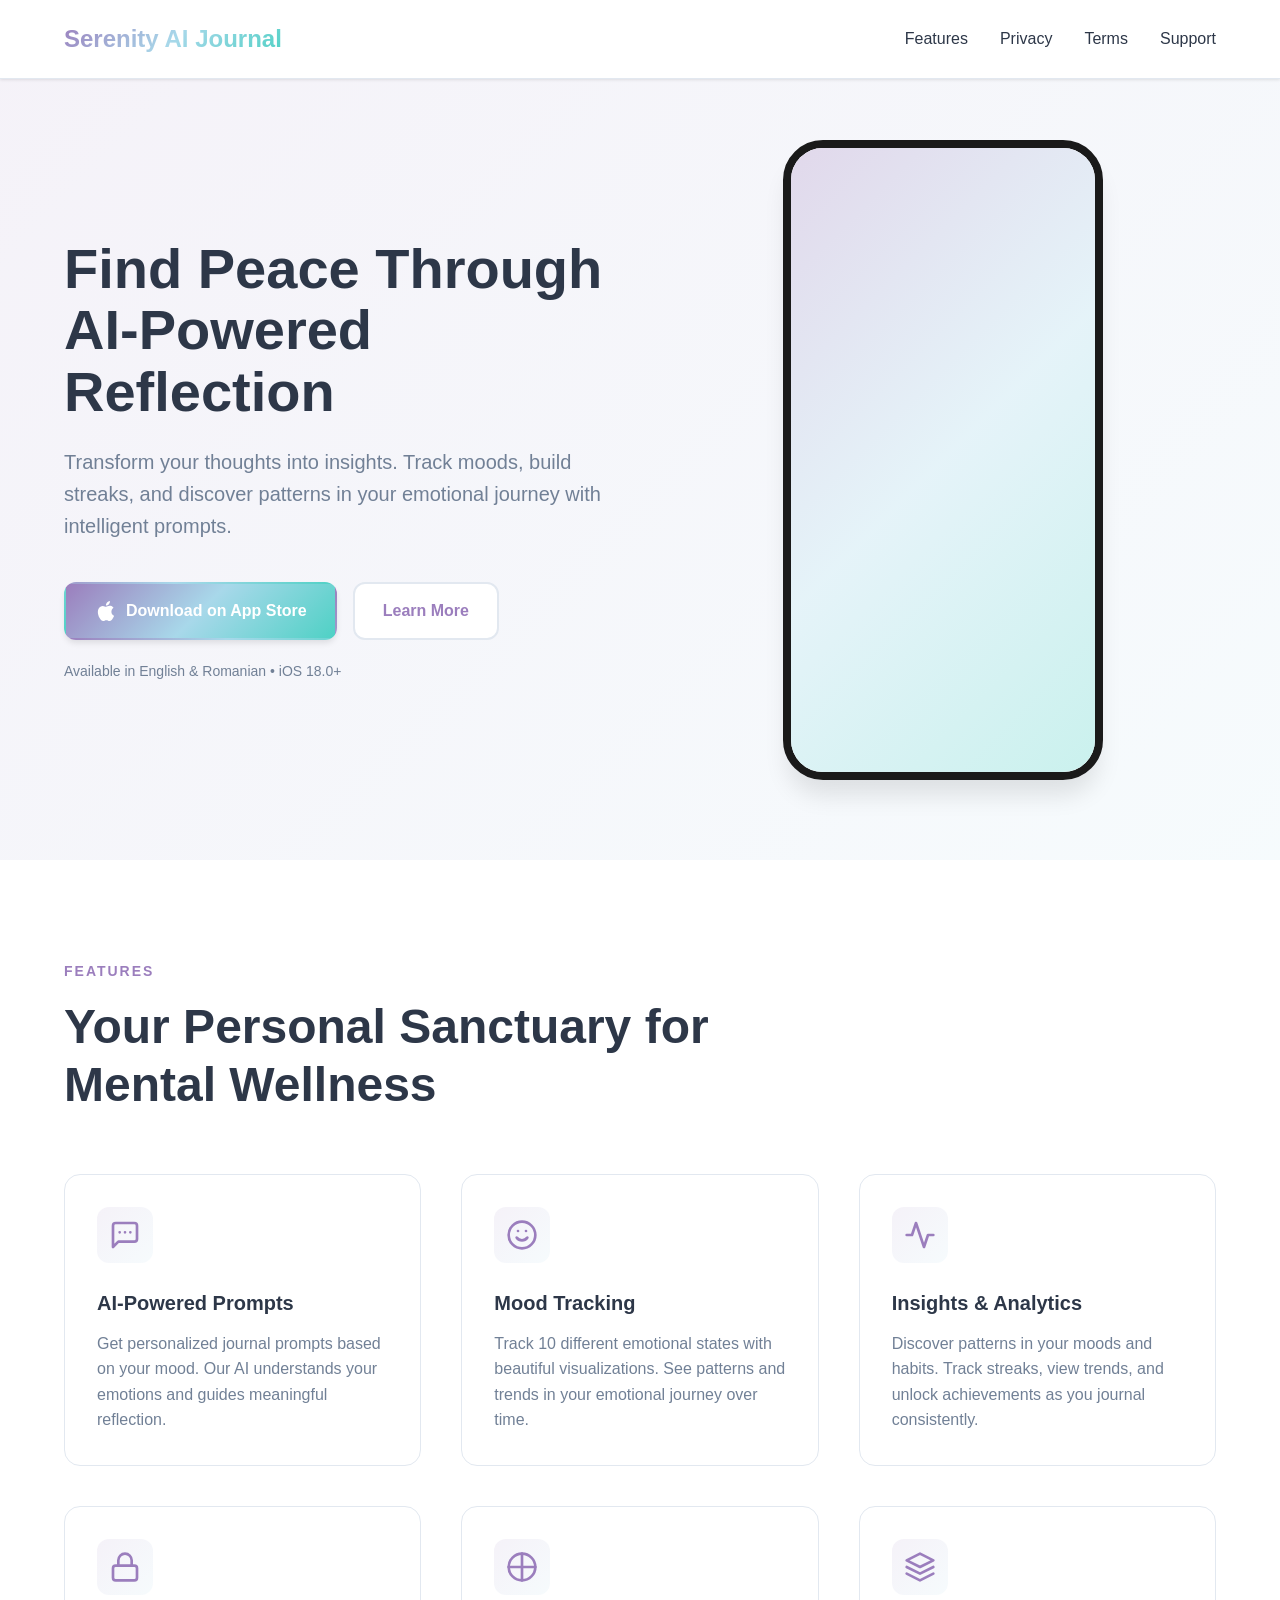
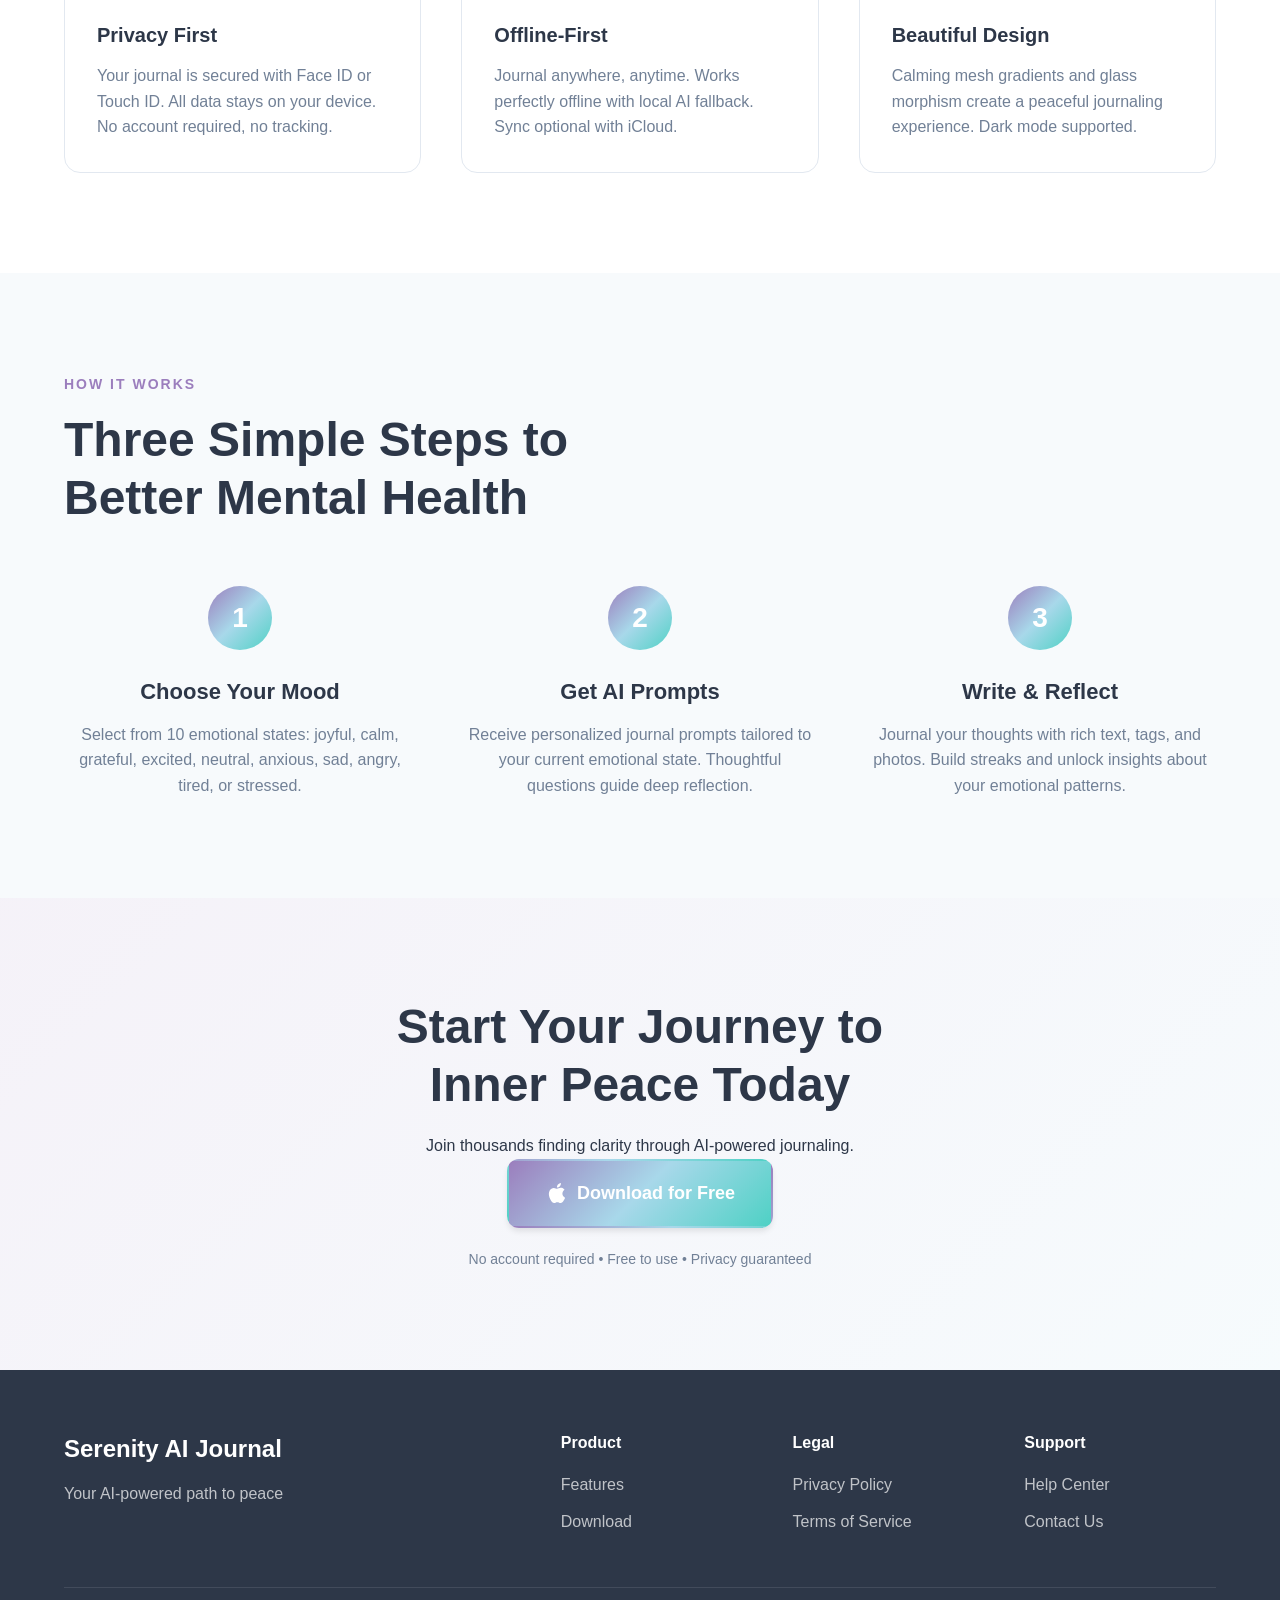
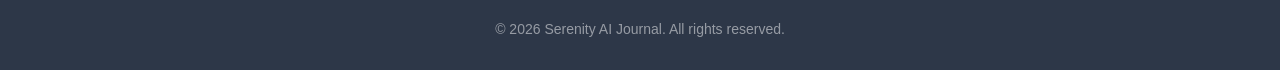
==== index.html @ a0c49767 "Initial commit: Serenity AI Journal website Complete website with: - Landing page (index.html) - Her" ====
<!DOCTYPE html>
<html lang="en">
<head>
    <meta charset="UTF-8">
    <meta name="viewport" content="width=device-width, initial-scale=1.0">
    <meta name="description" content="Serenity AI Journal & Diary - Transform your thoughts into insights with AI-powered prompts. Track moods, build streaks, and discover emotional patterns.">
    <meta name="keywords" content="ai journal, ai diary, mood tracker, mental health, wellness, meditation, mindfulness, journaling app, emotional intelligence">
    <title>Serenity AI Journal & Diary - Your AI-Powered Path to Peace</title>
    <link rel="stylesheet" href="styles.css">
</head>
<body>
    <header>
        <nav>
            <div class="container">
                <h1 class="logo">Serenity AI Journal</h1>
                <ul class="nav-links">
                    <li><a href="#features">Features</a></li>
                    <li><a href="privacy.html">Privacy</a></li>
                    <li><a href="terms.html">Terms</a></li>
                    <li><a href="support.html">Support</a></li>
                </ul>
            </div>
        </nav>
    </header>

    <main>
        <!-- Hero Section -->
        <section class="hero">
            <div class="container">
                <div class="hero-content">
                    <h2>Find Peace Through<br>AI-Powered Reflection</h2>
                    <p class="tagline">Transform your thoughts into insights. Track moods, build streaks, and discover patterns in your emotional journey with intelligent prompts.</p>
                    <div class="cta-buttons">
                        <a href="https://apps.apple.com/app/serenity-ai-journal" class="btn btn-primary">
                            <svg width="24" height="24" viewBox="0 0 24 24" fill="currentColor">
                                <path d="M18.71 19.5C17.88 20.74 17 21.95 15.66 21.97C14.32 22 13.89 21.18 12.37 21.18C10.84 21.18 10.37 21.95 9.09997 22C7.78997 22.05 6.79997 20.68 5.95997 19.47C4.24997 17 2.93997 12.45 4.69997 9.39C5.56997 7.87 7.12997 6.91 8.81997 6.88C10.1 6.86 11.32 7.75 12.11 7.75C12.89 7.75 14.37 6.68 15.92 6.84C16.57 6.87 18.39 7.1 19.56 8.82C19.47 8.88 17.39 10.1 17.41 12.63C17.44 15.65 20.06 16.66 20.09 16.67C20.06 16.74 19.67 18.11 18.71 19.5ZM13 3.5C13.73 2.67 14.94 2.04 15.94 2C16.07 3.17 15.6 4.35 14.9 5.19C14.21 6.04 13.07 6.7 11.95 6.61C11.8 5.46 12.36 4.26 13 3.5Z"/>
                            </svg>
                            Download on App Store
                        </a>
                        <a href="#features" class="btn btn-secondary">Learn More</a>
                    </div>
                    <p class="hero-note">Available in English & Romanian • iOS 18.0+</p>
                </div>
                <div class="hero-image">
                    <div class="phone-mockup">
                        <!-- Placeholder for app screenshot -->
                        <div class="app-screenshot-placeholder">
                            <div class="gradient-bg"></div>
                        </div>
                    </div>
                </div>
            </div>
        </section>

        <!-- Features Section -->
        <section id="features" class="features">
            <div class="container">
                <p class="features-label">FEATURES</p>
                <h2>Your Personal Sanctuary for<br>Mental Wellness</h2>
                <div class="features-grid">
                    <div class="feature-card">
                        <div class="feature-icon">
                            <svg width="32" height="32" viewBox="0 0 24 24" fill="none" stroke="currentColor" stroke-width="2" stroke-linecap="round" stroke-linejoin="round">
                                <path d="M21 15a2 2 0 0 1-2 2H7l-4 4V5a2 2 0 0 1 2-2h14a2 2 0 0 1 2 2z"></path>
                                <path d="M8 10h.01M12 10h.01M16 10h.01"></path>
                            </svg>
                        </div>
                        <h3>AI-Powered Prompts</h3>
                        <p>Get personalized journal prompts based on your mood. Our AI understands your emotions and guides meaningful reflection.</p>
                    </div>
                    <div class="feature-card">
                        <div class="feature-icon">
                            <svg width="32" height="32" viewBox="0 0 24 24" fill="none" stroke="currentColor" stroke-width="2" stroke-linecap="round" stroke-linejoin="round">
                                <circle cx="12" cy="12" r="10"></circle>
                                <path d="M8 14s1.5 2 4 2 4-2 4-2"></path>
                                <line x1="9" y1="9" x2="9.01" y2="9"></line>
                                <line x1="15" y1="9" x2="15.01" y2="9"></line>
                            </svg>
                        </div>
                        <h3>Mood Tracking</h3>
                        <p>Track 10 different emotional states with beautiful visualizations. See patterns and trends in your emotional journey over time.</p>
                    </div>
                    <div class="feature-card">
                        <div class="feature-icon">
                            <svg width="32" height="32" viewBox="0 0 24 24" fill="none" stroke="currentColor" stroke-width="2" stroke-linecap="round" stroke-linejoin="round">
                                <polyline points="22 12 18 12 15 21 9 3 6 12 2 12"></polyline>
                            </svg>
                        </div>
                        <h3>Insights & Analytics</h3>
                        <p>Discover patterns in your moods and habits. Track streaks, view trends, and unlock achievements as you journal consistently.</p>
                    </div>
                    <div class="feature-card">
                        <div class="feature-icon">
                            <svg width="32" height="32" viewBox="0 0 24 24" fill="none" stroke="currentColor" stroke-width="2" stroke-linecap="round" stroke-linejoin="round">
                                <rect x="3" y="11" width="18" height="11" rx="2" ry="2"></rect>
                                <path d="M7 11V7a5 5 0 0 1 10 0v4"></path>
                            </svg>
                        </div>
                        <h3>Privacy First</h3>
                        <p>Your journal is secured with Face ID or Touch ID. All data stays on your device. No account required, no tracking.</p>
                    </div>
                    <div class="feature-card">
                        <div class="feature-icon">
                            <svg width="32" height="32" viewBox="0 0 24 24" fill="none" stroke="currentColor" stroke-width="2" stroke-linecap="round" stroke-linejoin="round">
                                <path d="M12 2v20M2 12h20"></path>
                                <circle cx="12" cy="12" r="10"></circle>
                            </svg>
                        </div>
                        <h3>Offline-First</h3>
                        <p>Journal anywhere, anytime. Works perfectly offline with local AI fallback. Sync optional with iCloud.</p>
                    </div>
                    <div class="feature-card">
                        <div class="feature-icon">
                            <svg width="32" height="32" viewBox="0 0 24 24" fill="none" stroke="currentColor" stroke-width="2" stroke-linecap="round" stroke-linejoin="round">
                                <path d="M12 2L2 7l10 5 10-5-10-5z"></path>
                                <path d="M2 17l10 5 10-5M2 12l10 5 10-5"></path>
                            </svg>
                        </div>
                        <h3>Beautiful Design</h3>
                        <p>Calming mesh gradients and glass morphism create a peaceful journaling experience. Dark mode supported.</p>
                    </div>
                </div>
            </div>
        </section>

        <!-- How It Works Section -->
        <section class="how-it-works">
            <div class="container">
                <p class="section-label">HOW IT WORKS</p>
                <h2>Three Simple Steps to<br>Better Mental Health</h2>
                <div class="steps-grid">
                    <div class="step">
                        <div class="step-number">1</div>
                        <h3>Choose Your Mood</h3>
                        <p>Select from 10 emotional states: joyful, calm, grateful, excited, neutral, anxious, sad, angry, tired, or stressed.</p>
                    </div>
                    <div class="step">
                        <div class="step-number">2</div>
                        <h3>Get AI Prompts</h3>
                        <p>Receive personalized journal prompts tailored to your current emotional state. Thoughtful questions guide deep reflection.</p>
                    </div>
                    <div class="step">
                        <div class="step-number">3</div>
                        <h3>Write & Reflect</h3>
                        <p>Journal your thoughts with rich text, tags, and photos. Build streaks and unlock insights about your emotional patterns.</p>
                    </div>
                </div>
            </div>
        </section>

        <!-- CTA Section -->
        <section class="cta">
            <div class="container">
                <h2>Start Your Journey to<br>Inner Peace Today</h2>
                <p>Join thousands finding clarity through AI-powered journaling.</p>
                <a href="https://apps.apple.com/app/serenity-ai-journal" class="btn btn-primary btn-large">
                    <svg width="24" height="24" viewBox="0 0 24 24" fill="currentColor">
                        <path d="M18.71 19.5C17.88 20.74 17 21.95 15.66 21.97C14.32 22 13.89 21.18 12.37 21.18C10.84 21.18 10.37 21.95 9.09997 22C7.78997 22.05 6.79997 20.68 5.95997 19.47C4.24997 17 2.93997 12.45 4.69997 9.39C5.56997 7.87 7.12997 6.91 8.81997 6.88C10.1 6.86 11.32 7.75 12.11 7.75C12.89 7.75 14.37 6.68 15.92 6.84C16.57 6.87 18.39 7.1 19.56 8.82C19.47 8.88 17.39 10.1 17.41 12.63C17.44 15.65 20.06 16.66 20.09 16.67C20.06 16.74 19.67 18.11 18.71 19.5ZM13 3.5C13.73 2.67 14.94 2.04 15.94 2C16.07 3.17 15.6 4.35 14.9 5.19C14.21 6.04 13.07 6.7 11.95 6.61C11.8 5.46 12.36 4.26 13 3.5Z"/>
                    </svg>
                    Download for Free
                </a>
                <p class="cta-note">No account required • Free to use • Privacy guaranteed</p>
            </div>
        </section>
    </main>

    <footer>
        <div class="container">
            <div class="footer-content">
                <div class="footer-brand">
                    <h3>Serenity AI Journal</h3>
                    <p>Your AI-powered path to peace</p>
                </div>
                <div class="footer-links">
                    <div class="footer-column">
                        <h4>Product</h4>
                        <ul>
                            <li><a href="#features">Features</a></li>
                            <li><a href="https://apps.apple.com/app/serenity-ai-journal">Download</a></li>
                        </ul>
                    </div>
                    <div class="footer-column">
                        <h4>Legal</h4>
                        <ul>
                            <li><a href="privacy.html">Privacy Policy</a></li>
                            <li><a href="terms.html">Terms of Service</a></li>
                        </ul>
                    </div>
                    <div class="footer-column">
                        <h4>Support</h4>
                        <ul>
                            <li><a href="support.html">Help Center</a></li>
                            <li><a href="mailto:support@serenityjournalapp.com">Contact Us</a></li>
                        </ul>
                    </div>
                </div>
            </div>
            <div class="footer-bottom">
                <p>&copy; 2026 Serenity AI Journal. All rights reserved.</p>
            </div>
        </div>
    </footer>
</body>
</html>
---- styles.css ----
/* Reset and Base Styles */
* {
    margin: 0;
    padding: 0;
    box-sizing: border-box;
}

:root {
    --primary-color: #9B7EBD;
    --primary-dark: #7D5FA6;
    --secondary-color: #A8D8EA;
    --accent-color: #4FD1C5;
    --text-dark: #2D3748;
    --text-light: #718096;
    --bg-light: #F7FAFC;
    --bg-white: #FFFFFF;
    --border-color: #E2E8F0;
    --gradient-1: linear-gradient(135deg, #9B7EBD 0%, #A8D8EA 50%, #4FD1C5 100%);
    --gradient-2: linear-gradient(135deg, rgba(155, 126, 189, 0.1) 0%, rgba(168, 216, 234, 0.1) 100%);
    --shadow-sm: 0 1px 3px 0 rgba(0, 0, 0, 0.1);
    --shadow-md: 0 4px 6px -1px rgba(0, 0, 0, 0.1);
    --shadow-lg: 0 10px 15px -3px rgba(0, 0, 0, 0.1);
    --shadow-xl: 0 20px 25px -5px rgba(0, 0, 0, 0.1);
}

body {
    font-family: -apple-system, BlinkMacSystemFont, 'Segoe UI', 'Roboto', 'Helvetica', 'Arial', sans-serif;
    line-height: 1.6;
    color: var(--text-dark);
    background: var(--bg-white);
    -webkit-font-smoothing: antialiased;
    -moz-osx-font-smoothing: grayscale;
}

.container {
    max-width: 1200px;
    margin: 0 auto;
    padding: 0 24px;
}

/* Header & Navigation */
header {
    position: fixed;
    top: 0;
    width: 100%;
    background: rgba(255, 255, 255, 0.95);
    backdrop-filter: blur(10px);
    border-bottom: 1px solid var(--border-color);
    z-index: 1000;
    box-shadow: var(--shadow-sm);
}

nav {
    padding: 20px 0;
}

nav .container {
    display: flex;
    justify-content: space-between;
    align-items: center;
}

.logo {
    font-size: 24px;
    font-weight: 700;
    background: var(--gradient-1);
    -webkit-background-clip: text;
    -webkit-text-fill-color: transparent;
    background-clip: text;
}

.nav-links {
    display: flex;
    list-style: none;
    gap: 32px;
}

.nav-links a {
    text-decoration: none;
    color: var(--text-dark);
    font-weight: 500;
    transition: color 0.3s;
}

.nav-links a:hover {
    color: var(--primary-color);
}

/* Hero Section */
.hero {
    padding: 140px 0 80px;
    background: var(--gradient-2);
}

.hero .container {
    display: grid;
    grid-template-columns: 1fr 1fr;
    gap: 60px;
    align-items: center;
}

.hero-content h2 {
    font-size: 56px;
    font-weight: 800;
    line-height: 1.1;
    margin-bottom: 24px;
    color: var(--text-dark);
}

.tagline {
    font-size: 20px;
    color: var(--text-light);
    margin-bottom: 40px;
    line-height: 1.6;
}

.cta-buttons {
    display: flex;
    gap: 16px;
    margin-bottom: 20px;
}

.btn {
    display: inline-flex;
    align-items: center;
    gap: 8px;
    padding: 14px 28px;
    border-radius: 12px;
    text-decoration: none;
    font-weight: 600;
    transition: all 0.3s;
    border: 2px solid transparent;
}

.btn-primary {
    background: var(--gradient-1);
    color: white;
    box-shadow: var(--shadow-md);
}

.btn-primary:hover {
    transform: translateY(-2px);
    box-shadow: var(--shadow-lg);
}

.btn-secondary {
    background: white;
    color: var(--primary-color);
    border-color: var(--border-color);
}

.btn-secondary:hover {
    border-color: var(--primary-color);
    background: var(--bg-light);
}

.btn-large {
    padding: 18px 36px;
    font-size: 18px;
}

.hero-note {
    font-size: 14px;
    color: var(--text-light);
}

.hero-image {
    display: flex;
    justify-content: center;
    align-items: center;
}

.phone-mockup {
    width: 320px;
    height: 640px;
    border-radius: 40px;
    overflow: hidden;
    box-shadow: var(--shadow-xl);
    border: 8px solid #1a1a1a;
}

.app-screenshot-placeholder {
    width: 100%;
    height: 100%;
    background: white;
}

.gradient-bg {
    width: 100%;
    height: 100%;
    background: var(--gradient-1);
    opacity: 0.3;
}

/* Features Section */
.features {
    padding: 100px 0;
    background: white;
}

.features-label,
.section-label {
    font-size: 14px;
    font-weight: 700;
    letter-spacing: 2px;
    color: var(--primary-color);
    margin-bottom: 16px;
    text-transform: uppercase;
}

.features h2 {
    font-size: 48px;
    font-weight: 800;
    line-height: 1.2;
    margin-bottom: 60px;
    color: var(--text-dark);
}

.features-grid {
    display: grid;
    grid-template-columns: repeat(3, 1fr);
    gap: 40px;
}

.feature-card {
    padding: 32px;
    background: white;
    border-radius: 16px;
    border: 1px solid var(--border-color);
    transition: all 0.3s;
}

.feature-card:hover {
    transform: translateY(-4px);
    box-shadow: var(--shadow-lg);
    border-color: var(--primary-color);
}

.feature-icon {
    width: 56px;
    height: 56px;
    border-radius: 12px;
    background: var(--gradient-2);
    display: flex;
    align-items: center;
    justify-content: center;
    margin-bottom: 24px;
    color: var(--primary-color);
}

.feature-card h3 {
    font-size: 20px;
    font-weight: 700;
    margin-bottom: 12px;
    color: var(--text-dark);
}

.feature-card p {
    color: var(--text-light);
    line-height: 1.6;
}

/* How It Works Section */
.how-it-works {
    padding: 100px 0;
    background: var(--bg-light);
}

.how-it-works h2 {
    font-size: 48px;
    font-weight: 800;
    line-height: 1.2;
    margin-bottom: 60px;
    color: var(--text-dark);
}

.steps-grid {
    display: grid;
    grid-template-columns: repeat(3, 1fr);
    gap: 48px;
}

.step {
    text-align: center;
}

.step-number {
    width: 64px;
    height: 64px;
    border-radius: 50%;
    background: var(--gradient-1);
    color: white;
    font-size: 28px;
    font-weight: 800;
    display: flex;
    align-items: center;
    justify-content: center;
    margin: 0 auto 24px;
}

.step h3 {
    font-size: 22px;
    font-weight: 700;
    margin-bottom: 12px;
    color: var(--text-dark);
}

.step p {
    color: var(--text-light);
    line-height: 1.6;
}

/* CTA Section */
.cta {
    padding: 100px 0;
    background: var(--gradient-2);
    text-align: center;
}

.cta h2 {
    font-size: 48px;
    font-weight: 800;
    line-height: 1.2;
    margin-bottom: 20px;
    color: var(--text-dark);
}

.cta > p {
    font-size: 20px;
    color: var(--text-light);
    margin-bottom: 40px;
}

.cta-note {
    margin-top: 20px;
    font-size: 14px;
    color: var(--text-light);
}

/* Footer */
footer {
    padding: 60px 0 30px;
    background: var(--text-dark);
    color: white;
}

.footer-content {
    display: grid;
    grid-template-columns: 2fr 3fr;
    gap: 60px;
    margin-bottom: 40px;
}

.footer-brand h3 {
    font-size: 24px;
    margin-bottom: 12px;
}

.footer-brand p {
    color: rgba(255, 255, 255, 0.7);
}

.footer-links {
    display: grid;
    grid-template-columns: repeat(3, 1fr);
    gap: 40px;
}

.footer-column h4 {
    font-size: 16px;
    font-weight: 600;
    margin-bottom: 16px;
}

.footer-column ul {
    list-style: none;
}

.footer-column li {
    margin-bottom: 12px;
}

.footer-column a {
    color: rgba(255, 255, 255, 0.7);
    text-decoration: none;
    transition: color 0.3s;
}

.footer-column a:hover {
    color: white;
}

.footer-bottom {
    padding-top: 30px;
    border-top: 1px solid rgba(255, 255, 255, 0.1);
    text-align: center;
}

.footer-bottom p {
    color: rgba(255, 255, 255, 0.5);
    font-size: 14px;
}

/* Responsive Design */
@media (max-width: 768px) {
    .hero .container {
        grid-template-columns: 1fr;
        text-align: center;
    }

    .hero-content h2 {
        font-size: 40px;
    }

    .tagline {
        font-size: 18px;
    }

    .cta-buttons {
        flex-direction: column;
    }

    .hero-image {
        margin-top: 40px;
    }

    .phone-mockup {
        width: 280px;
        height: 560px;
    }

    .features-grid,
    .steps-grid {
        grid-template-columns: 1fr;
        gap: 32px;
    }

    .features h2,
    .how-it-works h2,
    .cta h2 {
        font-size: 36px;
    }

    .footer-content {
        grid-template-columns: 1fr;
        gap: 40px;
    }

    .footer-links {
        grid-template-columns: 1fr;
        gap: 32px;
    }

    .nav-links {
        gap: 20px;
        font-size: 14px;
    }
}
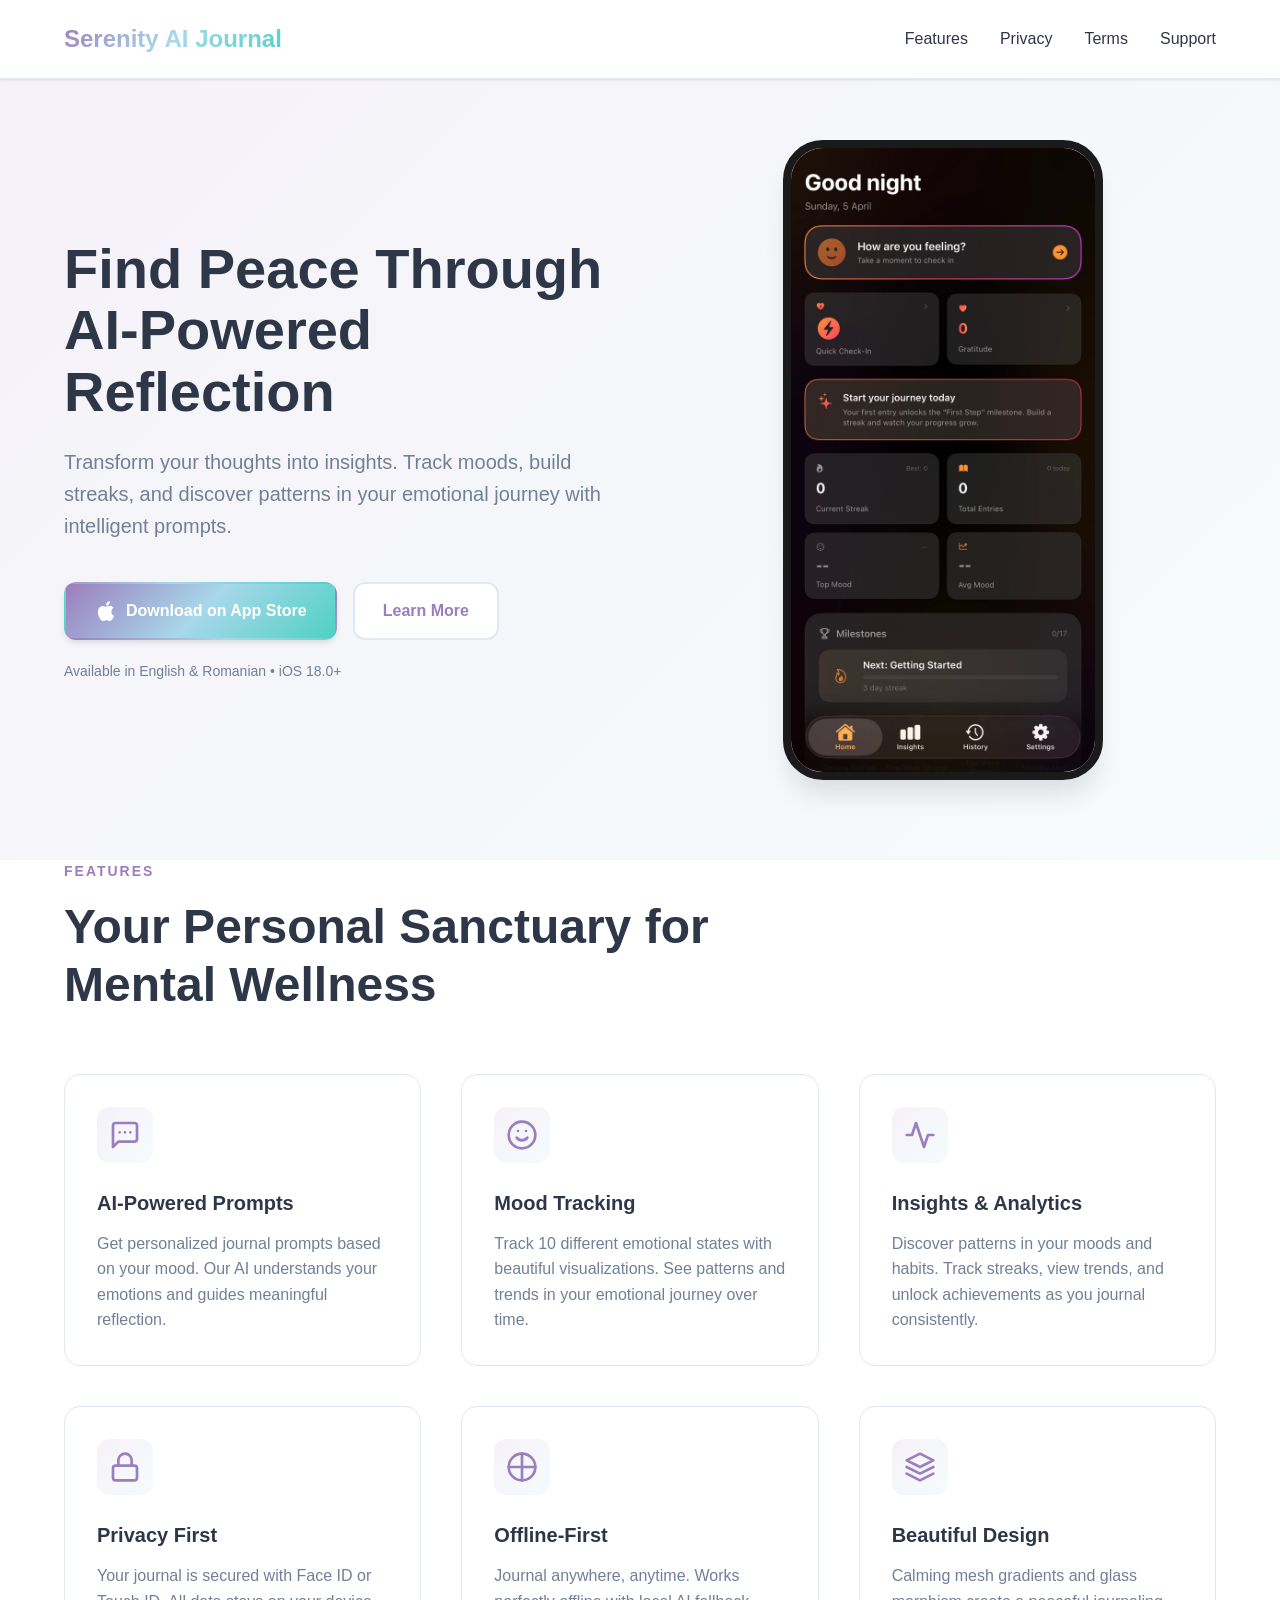
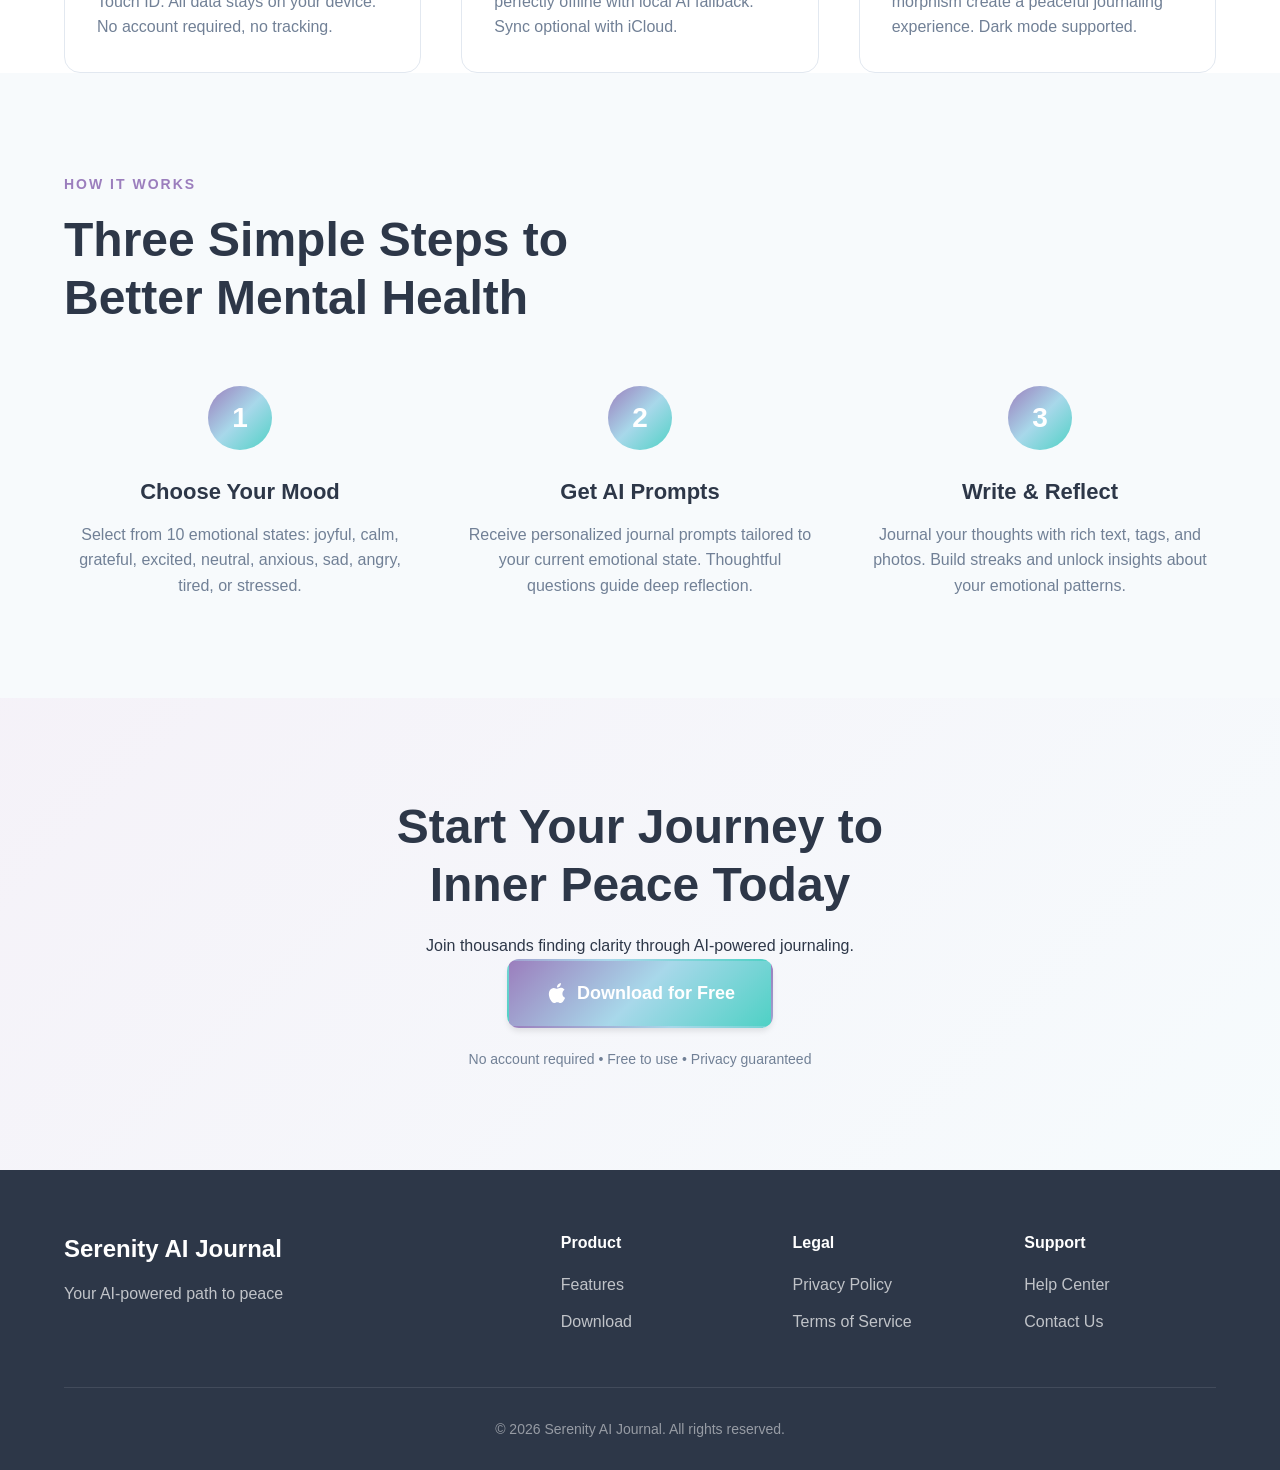
==== commit 174fe9f2: "Add app screenshots to landing page - Added real iPhone screenshots (screenshot1.jpg, screenshot2.jp" ====
--- a/index.html
+++ b/index.html
@@ -43,10 +43,7 @@
                 </div>
                 <div class="hero-image">
                     <div class="phone-mockup">
-                        <!-- Placeholder for app screenshot -->
-                        <div class="app-screenshot-placeholder">
-                            <div class="gradient-bg"></div>
-                        </div>
+                        <img src="screenshot1.jpg" alt="Serenity AI Journal App Screenshot" class="app-screenshot">
                     </div>
                 </div>
             </div>
--- a/styles.css
+++ b/styles.css
@@ -179,17 +179,12 @@
     border: 8px solid #1a1a1a;
 }
 
-.app-screenshot-placeholder {
+.app-screenshot {
     width: 100%;
     height: 100%;
-    background: white;
-}
-
-.gradient-bg {
-    width: 100%;
-    height: 100%;
-    background: var(--gradient-1);
-    opacity: 0.3;
+    object-fit: cover;
+    display: block;
+}
 }
 
 /* Features Section */
@@ -424,35 +419,18 @@
         margin-top: 40px;
     }
 
-    .phone-mockup {
-        width: 280px;
-        height: 560px;
-    }
-
-    .features-grid,
-    .steps-grid {
-        grid-template-columns: 1fr;
-        gap: 32px;
-    }
-
-    .features h2,
-    .how-it-works h2,
-    .cta h2 {
-        font-size: 36px;
-    }
-
-    .footer-content {
-        grid-template-columns: 1fr;
-        gap: 40px;
-    }
-
-    .footer-links {
-        grid-template-columns: 1fr;
-        gap: 32px;
-    }
-
-    .nav-links {
-        gap: 20px;
-        font-size: 14px;
-    }
-}
+.phone-mockup {
+    width: 320px;
+    height: 640px;
+    border-radius: 40px;
+    overflow: hidden;
+    box-shadow: var(--shadow-xl);
+    border: 8px solid #1a1a1a;
+}
+
+.app-screenshot {
+    width: 100%;
+    height: 100%;
+    object-fit: cover;
+    display: block;
+}
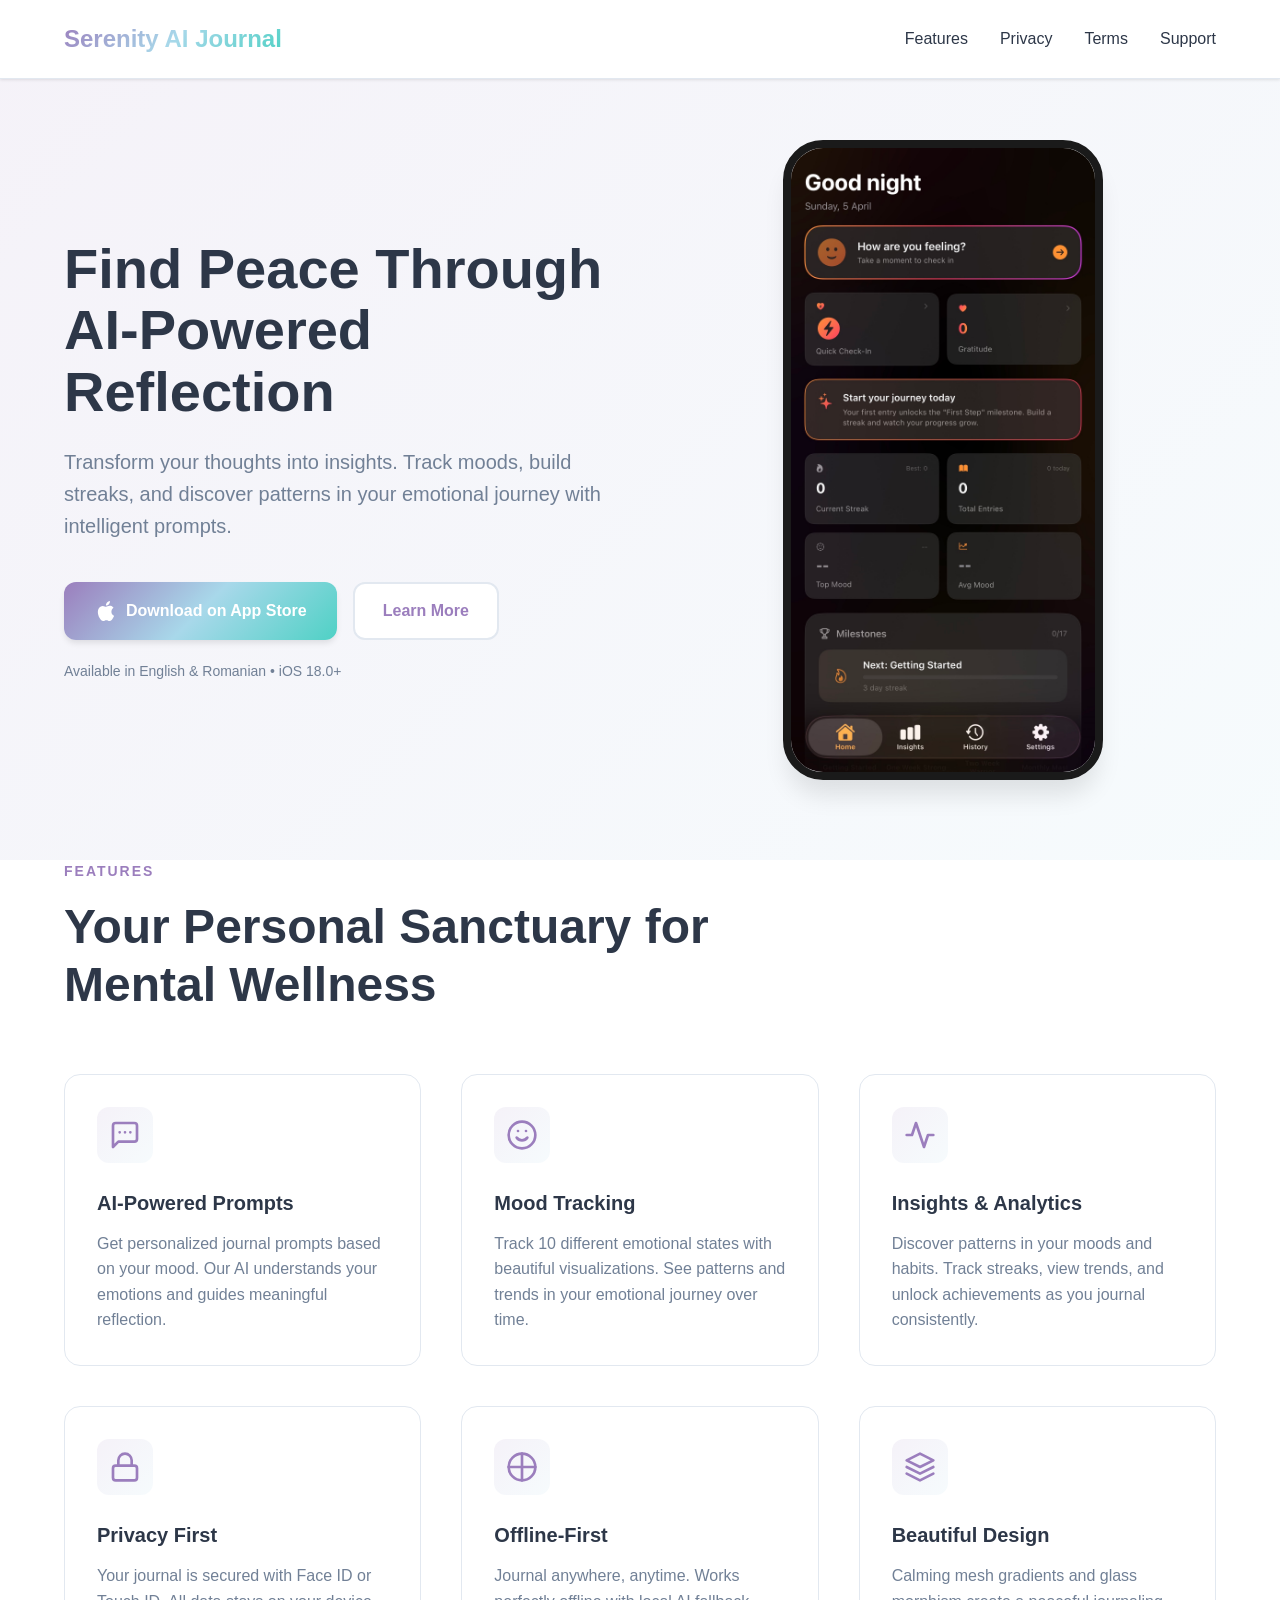
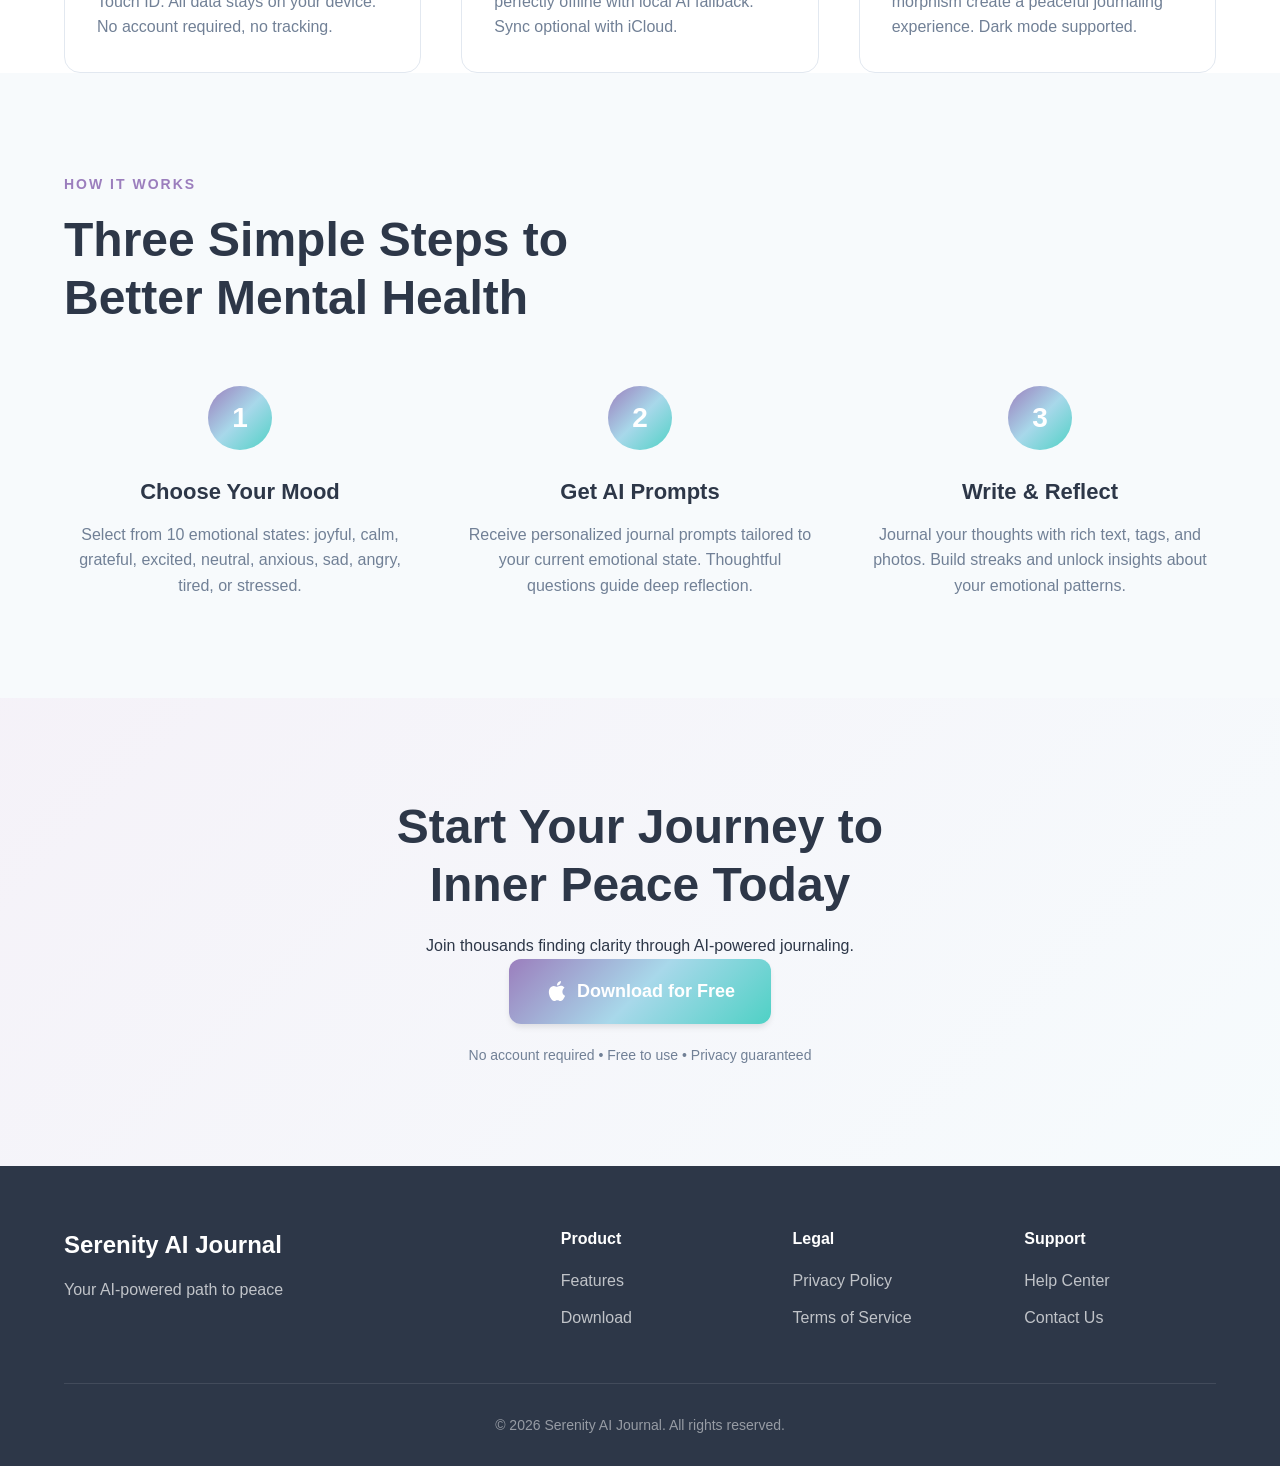
==== commit 97e01c24: "Update all contact emails to iosallapps@icloud.com" ====
--- a/index.html
+++ b/index.html
@@ -187,7 +187,7 @@
                         <h4>Support</h4>
                         <ul>
                             <li><a href="support.html">Help Center</a></li>
-                            <li><a href="mailto:support@serenityjournalapp.com">Contact Us</a></li>
+                            <li><a href="mailto:iosallapps@icloud.com">Contact Us</a></li>
                         </ul>
                     </div>
                 </div>
--- a/styles.css
+++ b/styles.css
@@ -136,6 +136,8 @@
     background: var(--gradient-1);
     color: white;
     box-shadow: var(--shadow-md);
+    border: none;
+    padding: 16px 30px;
 }
 
 .btn-primary:hover {
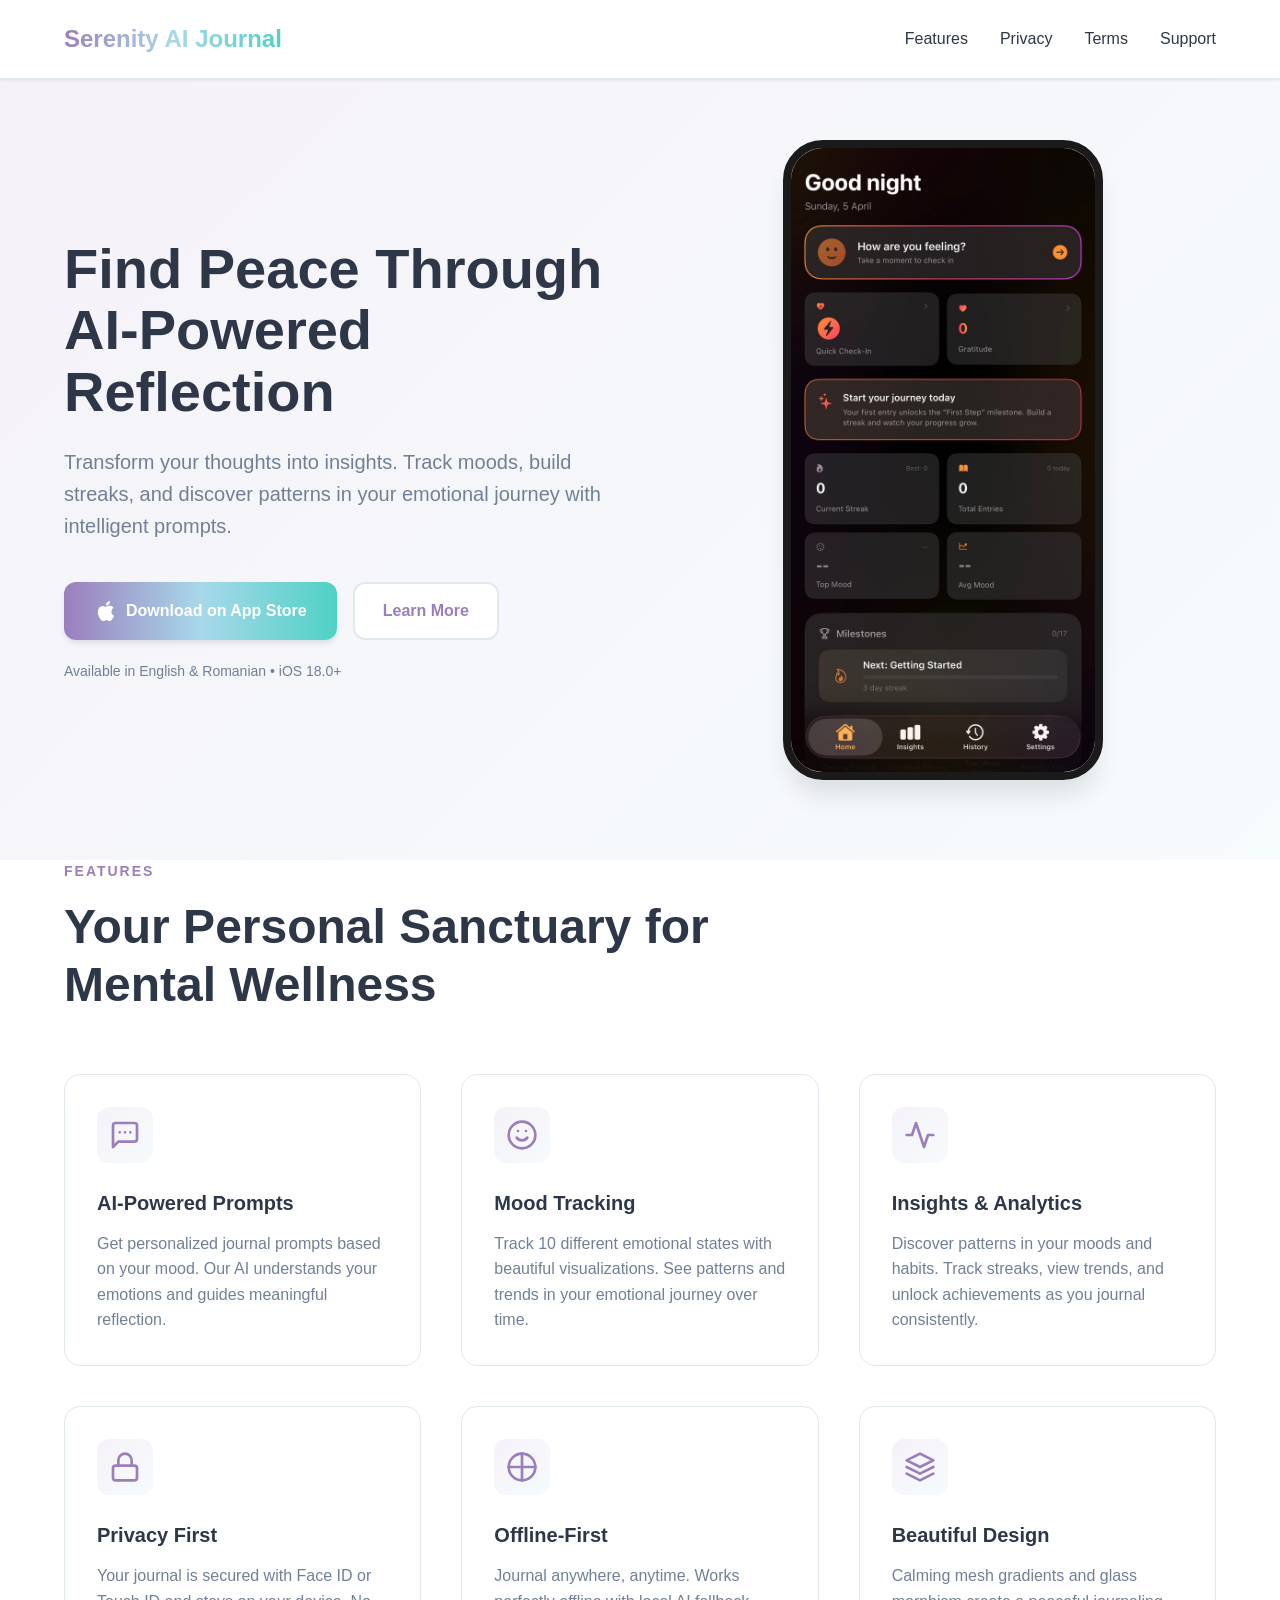
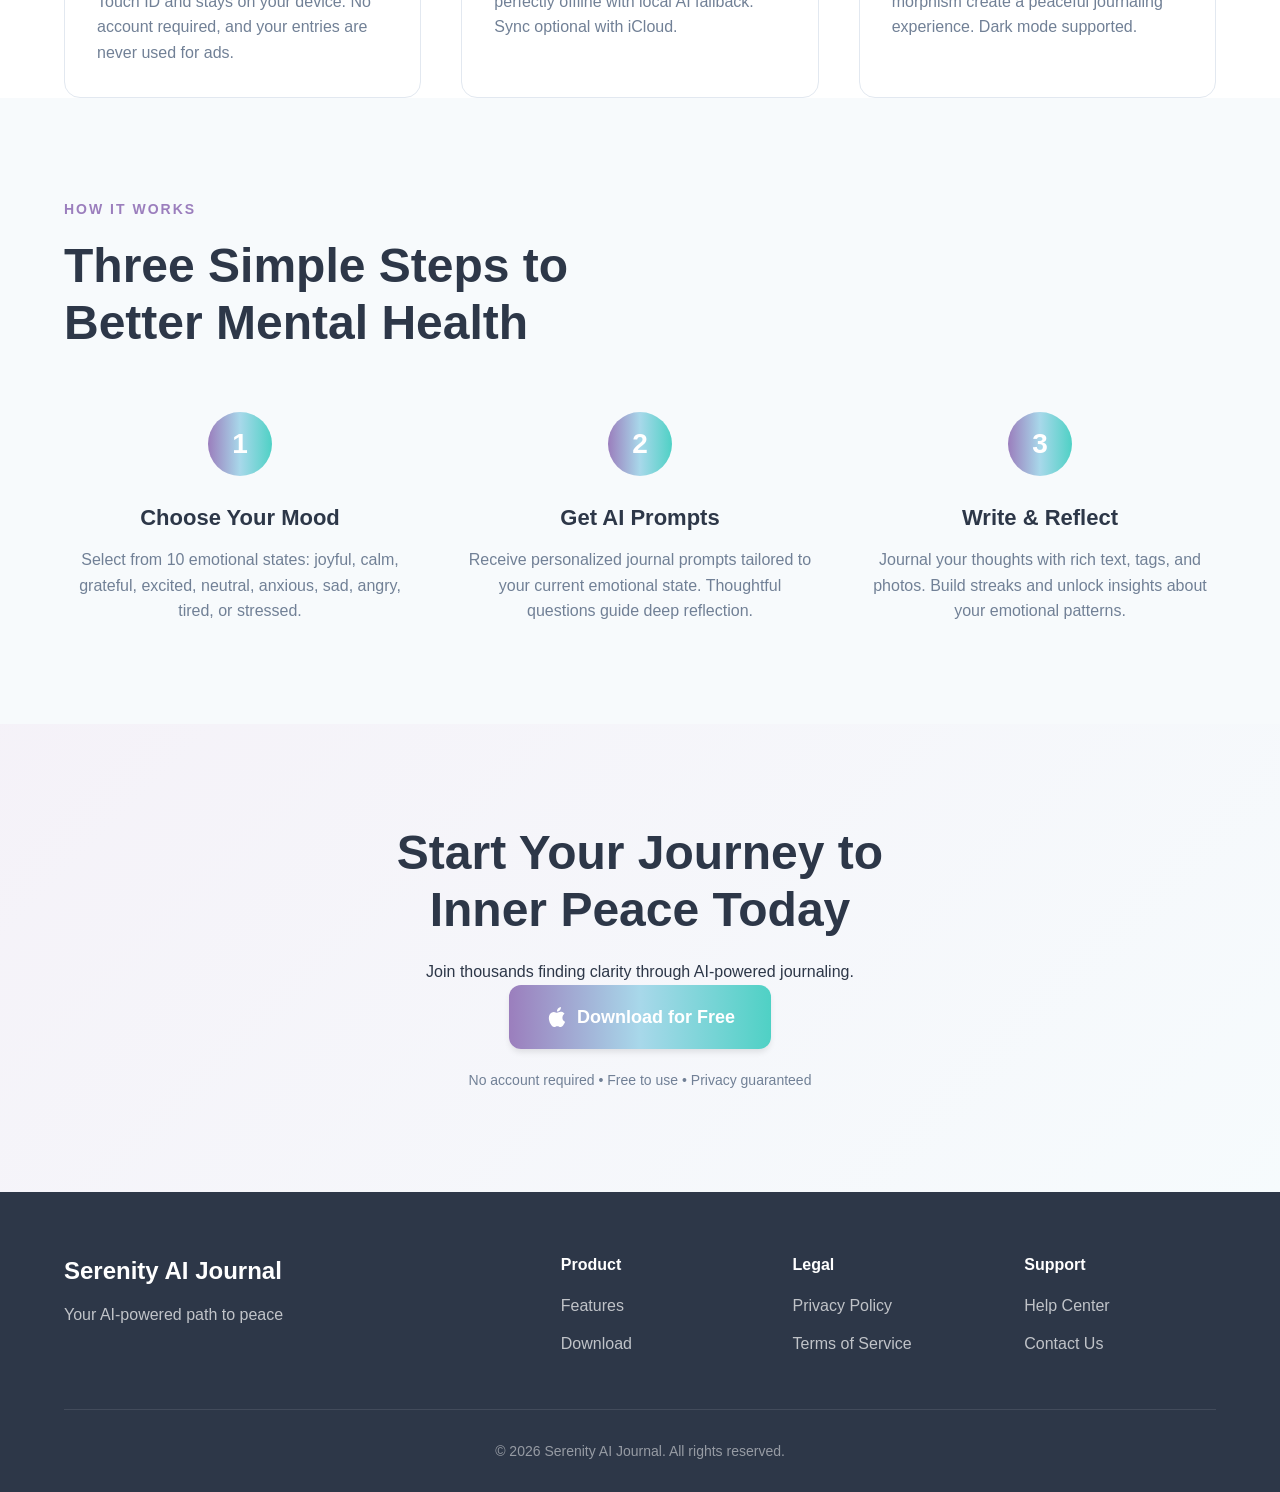
==== commit 60440ab8: "Rewrite privacy policy and terms for what 1.13 ships - ads, analytics consent, AI proxy, subscriptio" ====
--- a/index.html
+++ b/index.html
@@ -94,7 +94,7 @@
                             </svg>
                         </div>
                         <h3>Privacy First</h3>
-                        <p>Your journal is secured with Face ID or Touch ID. All data stays on your device. No account required, no tracking.</p>
+                        <p>Your journal is secured with Face ID or Touch ID and stays on your device. No account required, and your entries are never used for ads.</p>
                     </div>
                     <div class="feature-card">
                         <div class="feature-icon">
--- a/styles.css
+++ b/styles.css
@@ -15,7 +15,7 @@
     --bg-light: #F7FAFC;
     --bg-white: #FFFFFF;
     --border-color: #E2E8F0;
-    --gradient-1: linear-gradient(135deg, #9B7EBD 0%, #A8D8EA 50%, #4FD1C5 100%);
+    --gradient-1: linear-gradient(90deg, #9B7EBD 0%, #A8D8EA 50%, #4FD1C5 100%);
     --gradient-2: linear-gradient(135deg, rgba(155, 126, 189, 0.1) 0%, rgba(168, 216, 234, 0.1) 100%);
     --shadow-sm: 0 1px 3px 0 rgba(0, 0, 0, 0.1);
     --shadow-md: 0 4px 6px -1px rgba(0, 0, 0, 0.1);
@@ -133,11 +133,13 @@
 }
 
 .btn-primary {
-    background: var(--gradient-1);
+    background: linear-gradient(90deg, #9B7EBD 0%, #A8D8EA 50%, #4FD1C5 100%);
     color: white;
     box-shadow: var(--shadow-md);
     border: none;
     padding: 16px 30px;
+    overflow: hidden;
+    position: relative;
 }
 
 .btn-primary:hover {
@@ -400,39 +402,136 @@
 
 /* Responsive Design */
 @media (max-width: 768px) {
+    /* Navigation */
+    header {
+        position: relative;
+        background: white;
+    }
+
+    nav {
+        padding: 12px 0;
+    }
+
+    nav .container {
+        flex-direction: row;
+        gap: 12px;
+        justify-content: space-between;
+        align-items: center;
+    }
+
+    .logo {
+        font-size: 18px;
+        white-space: nowrap;
+        flex-shrink: 0;
+    }
+
+    .nav-links {
+        display: flex;
+        flex-direction: row;
+        gap: 8px;
+        font-size: 14px;
+    }
+
+    .nav-links a {
+        padding: 6px 10px;
+    }
+
+    /* Hero Section */
+    .hero {
+        padding: 32px 0 60px;
+    }
+
     .hero .container {
         grid-template-columns: 1fr;
         text-align: center;
+        gap: 40px;
     }
 
     .hero-content h2 {
-        font-size: 40px;
+        font-size: 36px;
+        line-height: 1.2;
     }
 
     .tagline {
-        font-size: 18px;
+        font-size: 16px;
     }
 
     .cta-buttons {
         flex-direction: column;
+        align-items: center;
+    }
+
+    .btn {
+        width: 100%;
+        max-width: 320px;
+        justify-content: center;
     }
 
     .hero-image {
-        margin-top: 40px;
-    }
-
-.phone-mockup {
-    width: 320px;
-    height: 640px;
-    border-radius: 40px;
-    overflow: hidden;
-    box-shadow: var(--shadow-xl);
-    border: 8px solid #1a1a1a;
-}
-
-.app-screenshot {
-    width: 100%;
-    height: 100%;
-    object-fit: cover;
-    display: block;
-}
+        margin-top: 20px;
+    }
+
+    .phone-mockup {
+        width: 280px;
+        height: 560px;
+        border-radius: 36px;
+        border: 6px solid #1a1a1a;
+    }
+
+    /* Features Section */
+    .features {
+        padding: 60px 0;
+    }
+
+    .features h2 {
+        font-size: 32px;
+    }
+
+    .features-grid {
+        grid-template-columns: 1fr;
+        gap: 24px;
+    }
+
+    /* How It Works */
+    .how-it-works {
+        padding: 60px 0;
+    }
+
+    .how-it-works h2 {
+        font-size: 32px;
+    }
+
+    .steps-grid {
+        grid-template-columns: 1fr;
+        gap: 32px;
+    }
+
+    /* CTA Section */
+    .cta {
+        padding: 60px 0;
+    }
+
+    .cta h2 {
+        font-size: 32px;
+    }
+
+    .cta > p {
+        font-size: 16px;
+    }
+
+    /* Footer */
+    .footer-content {
+        grid-template-columns: 1fr;
+        gap: 40px;
+    }
+
+    .footer-links {
+        grid-template-columns: 1fr;
+        gap: 24px;
+    }
+
+    /* Container padding */
+    .container {
+        padding: 0 20px;
+    }
+}
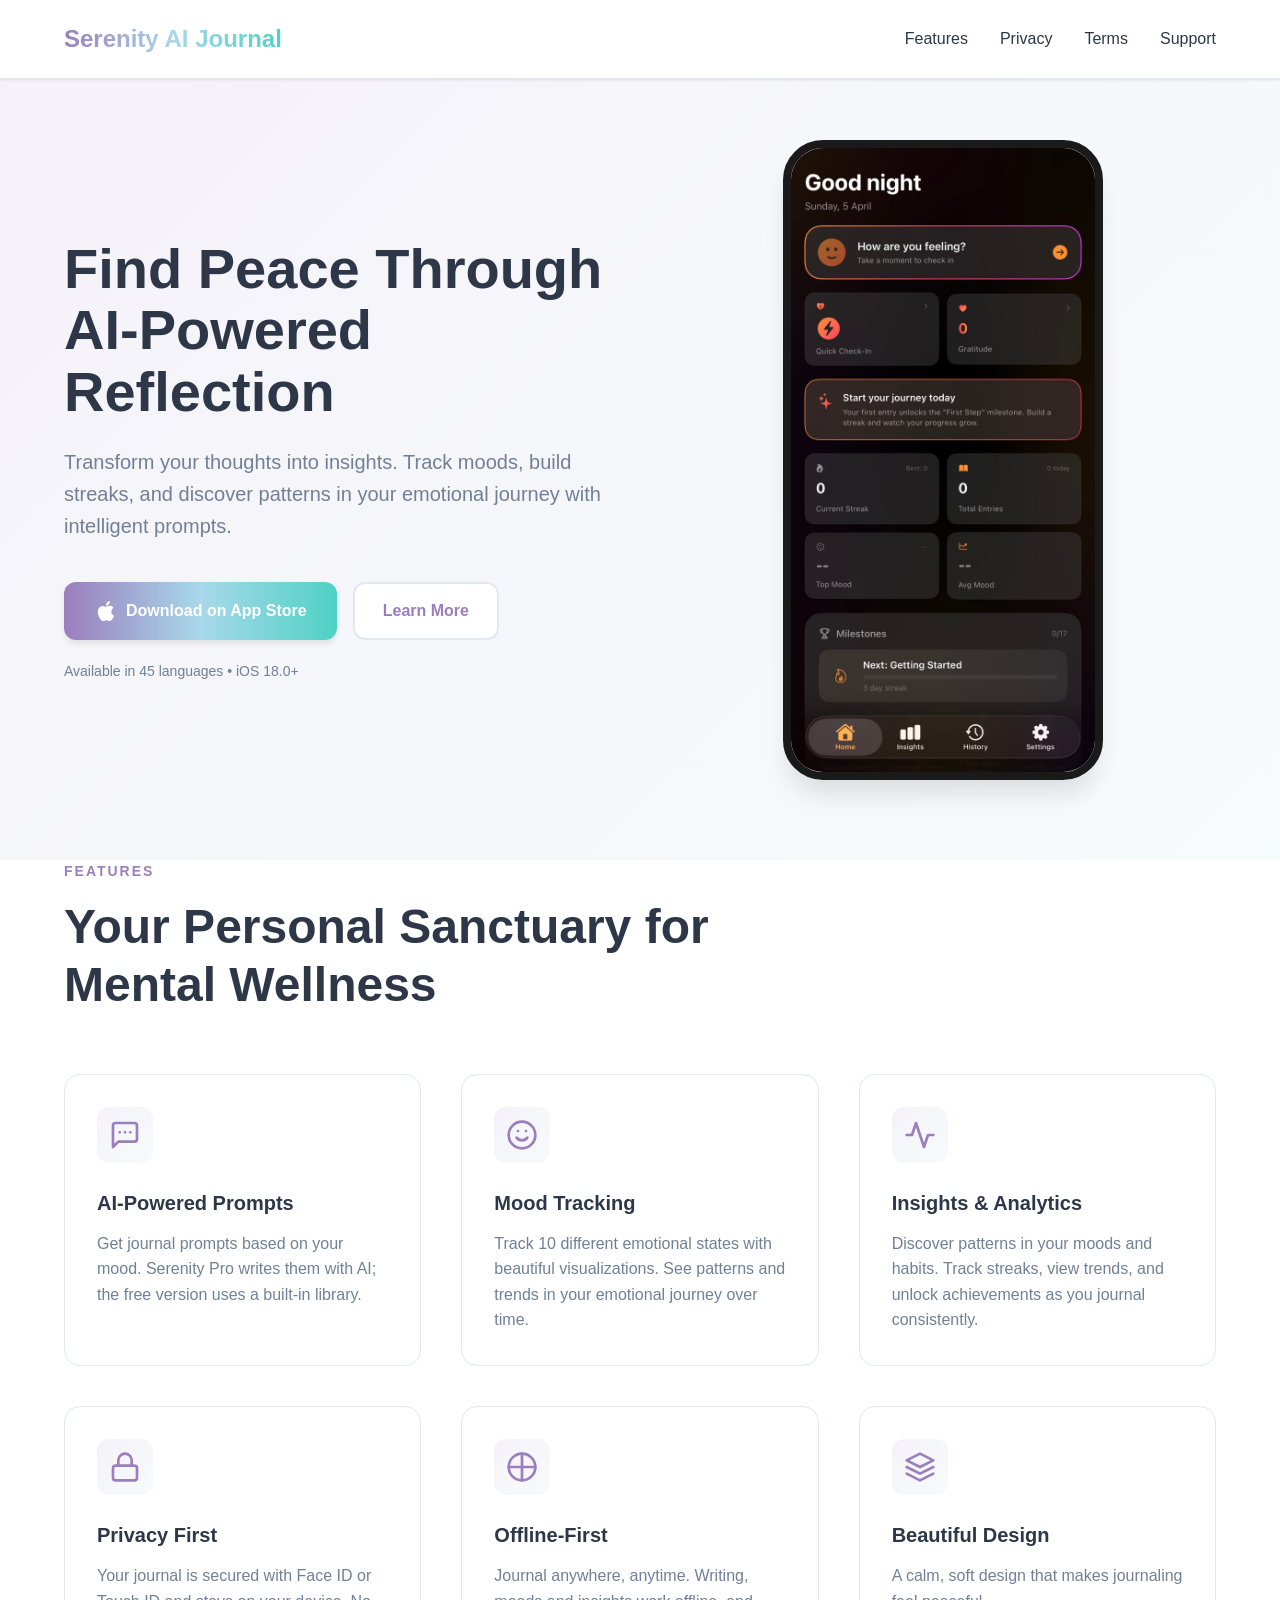
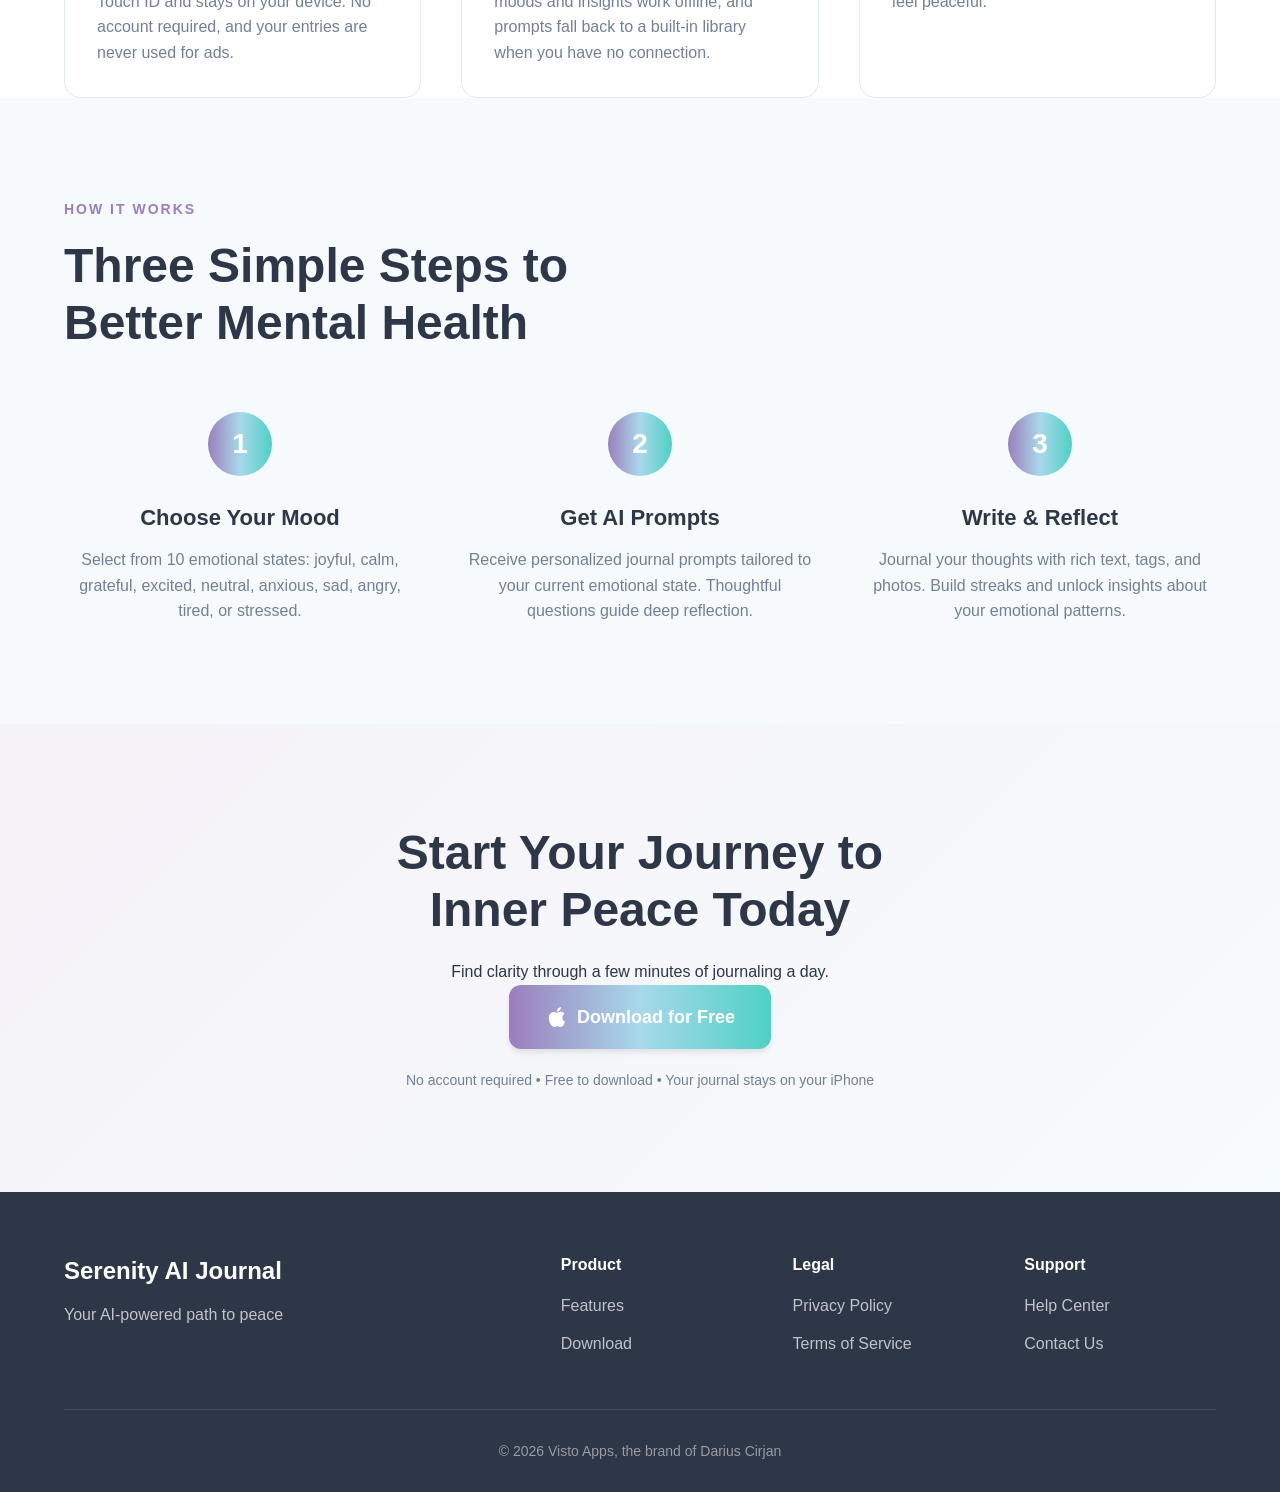
==== commit 10e85bdc: "Rewrite privacy policy, terms and support from the app code - add Groq and the Cloudflare relay, App" ====
--- a/index.html
+++ b/index.html
@@ -31,7 +31,7 @@
                     <h2>Find Peace Through<br>AI-Powered Reflection</h2>
                     <p class="tagline">Transform your thoughts into insights. Track moods, build streaks, and discover patterns in your emotional journey with intelligent prompts.</p>
                     <div class="cta-buttons">
-                        <a href="https://apps.apple.com/app/serenity-ai-journal" class="btn btn-primary">
+                        <a href="https://apps.apple.com/app/id6761684674" class="btn btn-primary">
                             <svg width="24" height="24" viewBox="0 0 24 24" fill="currentColor">
                                 <path d="M18.71 19.5C17.88 20.74 17 21.95 15.66 21.97C14.32 22 13.89 21.18 12.37 21.18C10.84 21.18 10.37 21.95 9.09997 22C7.78997 22.05 6.79997 20.68 5.95997 19.47C4.24997 17 2.93997 12.45 4.69997 9.39C5.56997 7.87 7.12997 6.91 8.81997 6.88C10.1 6.86 11.32 7.75 12.11 7.75C12.89 7.75 14.37 6.68 15.92 6.84C16.57 6.87 18.39 7.1 19.56 8.82C19.47 8.88 17.39 10.1 17.41 12.63C17.44 15.65 20.06 16.66 20.09 16.67C20.06 16.74 19.67 18.11 18.71 19.5ZM13 3.5C13.73 2.67 14.94 2.04 15.94 2C16.07 3.17 15.6 4.35 14.9 5.19C14.21 6.04 13.07 6.7 11.95 6.61C11.8 5.46 12.36 4.26 13 3.5Z"/>
                             </svg>
@@ -39,7 +39,7 @@
                         </a>
                         <a href="#features" class="btn btn-secondary">Learn More</a>
                     </div>
-                    <p class="hero-note">Available in English & Romanian • iOS 18.0+</p>
+                    <p class="hero-note">Available in 45 languages • iOS 18.0+</p>
                 </div>
                 <div class="hero-image">
                     <div class="phone-mockup">
@@ -63,7 +63,7 @@
                             </svg>
                         </div>
                         <h3>AI-Powered Prompts</h3>
-                        <p>Get personalized journal prompts based on your mood. Our AI understands your emotions and guides meaningful reflection.</p>
+                        <p>Get journal prompts based on your mood. Serenity Pro writes them with AI; the free version uses a built-in library.</p>
                     </div>
                     <div class="feature-card">
                         <div class="feature-icon">
@@ -104,7 +104,7 @@
                             </svg>
                         </div>
                         <h3>Offline-First</h3>
-                        <p>Journal anywhere, anytime. Works perfectly offline with local AI fallback. Sync optional with iCloud.</p>
+                        <p>Journal anywhere, anytime. Writing, moods and insights work offline, and prompts fall back to a built-in library when you have no connection.</p>
                     </div>
                     <div class="feature-card">
                         <div class="feature-icon">
@@ -114,7 +114,7 @@
                             </svg>
                         </div>
                         <h3>Beautiful Design</h3>
-                        <p>Calming mesh gradients and glass morphism create a peaceful journaling experience. Dark mode supported.</p>
+                        <p>A calm, soft design that makes journaling feel peaceful.</p>
                     </div>
                 </div>
             </div>
@@ -149,14 +149,14 @@
         <section class="cta">
             <div class="container">
                 <h2>Start Your Journey to<br>Inner Peace Today</h2>
-                <p>Join thousands finding clarity through AI-powered journaling.</p>
-                <a href="https://apps.apple.com/app/serenity-ai-journal" class="btn btn-primary btn-large">
+                <p>Find clarity through a few minutes of journaling a day.</p>
+                <a href="https://apps.apple.com/app/id6761684674" class="btn btn-primary btn-large">
                     <svg width="24" height="24" viewBox="0 0 24 24" fill="currentColor">
                         <path d="M18.71 19.5C17.88 20.74 17 21.95 15.66 21.97C14.32 22 13.89 21.18 12.37 21.18C10.84 21.18 10.37 21.95 9.09997 22C7.78997 22.05 6.79997 20.68 5.95997 19.47C4.24997 17 2.93997 12.45 4.69997 9.39C5.56997 7.87 7.12997 6.91 8.81997 6.88C10.1 6.86 11.32 7.75 12.11 7.75C12.89 7.75 14.37 6.68 15.92 6.84C16.57 6.87 18.39 7.1 19.56 8.82C19.47 8.88 17.39 10.1 17.41 12.63C17.44 15.65 20.06 16.66 20.09 16.67C20.06 16.74 19.67 18.11 18.71 19.5ZM13 3.5C13.73 2.67 14.94 2.04 15.94 2C16.07 3.17 15.6 4.35 14.9 5.19C14.21 6.04 13.07 6.7 11.95 6.61C11.8 5.46 12.36 4.26 13 3.5Z"/>
                     </svg>
                     Download for Free
                 </a>
-                <p class="cta-note">No account required • Free to use • Privacy guaranteed</p>
+                <p class="cta-note">No account required • Free to download • Your journal stays on your iPhone</p>
             </div>
         </section>
     </main>
@@ -173,7 +173,7 @@
                         <h4>Product</h4>
                         <ul>
                             <li><a href="#features">Features</a></li>
-                            <li><a href="https://apps.apple.com/app/serenity-ai-journal">Download</a></li>
+                            <li><a href="https://apps.apple.com/app/id6761684674">Download</a></li>
                         </ul>
                     </div>
                     <div class="footer-column">
@@ -187,13 +187,13 @@
                         <h4>Support</h4>
                         <ul>
                             <li><a href="support.html">Help Center</a></li>
-                            <li><a href="mailto:iosallapps@icloud.com">Contact Us</a></li>
+                            <li><a href="mailto:iosallapps@gmail.com">Contact Us</a></li>
                         </ul>
                     </div>
                 </div>
             </div>
             <div class="footer-bottom">
-                <p>&copy; 2026 Serenity AI Journal. All rights reserved.</p>
+                <p>&copy; 2026 Visto Apps, the brand of Darius Cirjan</p>
             </div>
         </div>
     </footer>
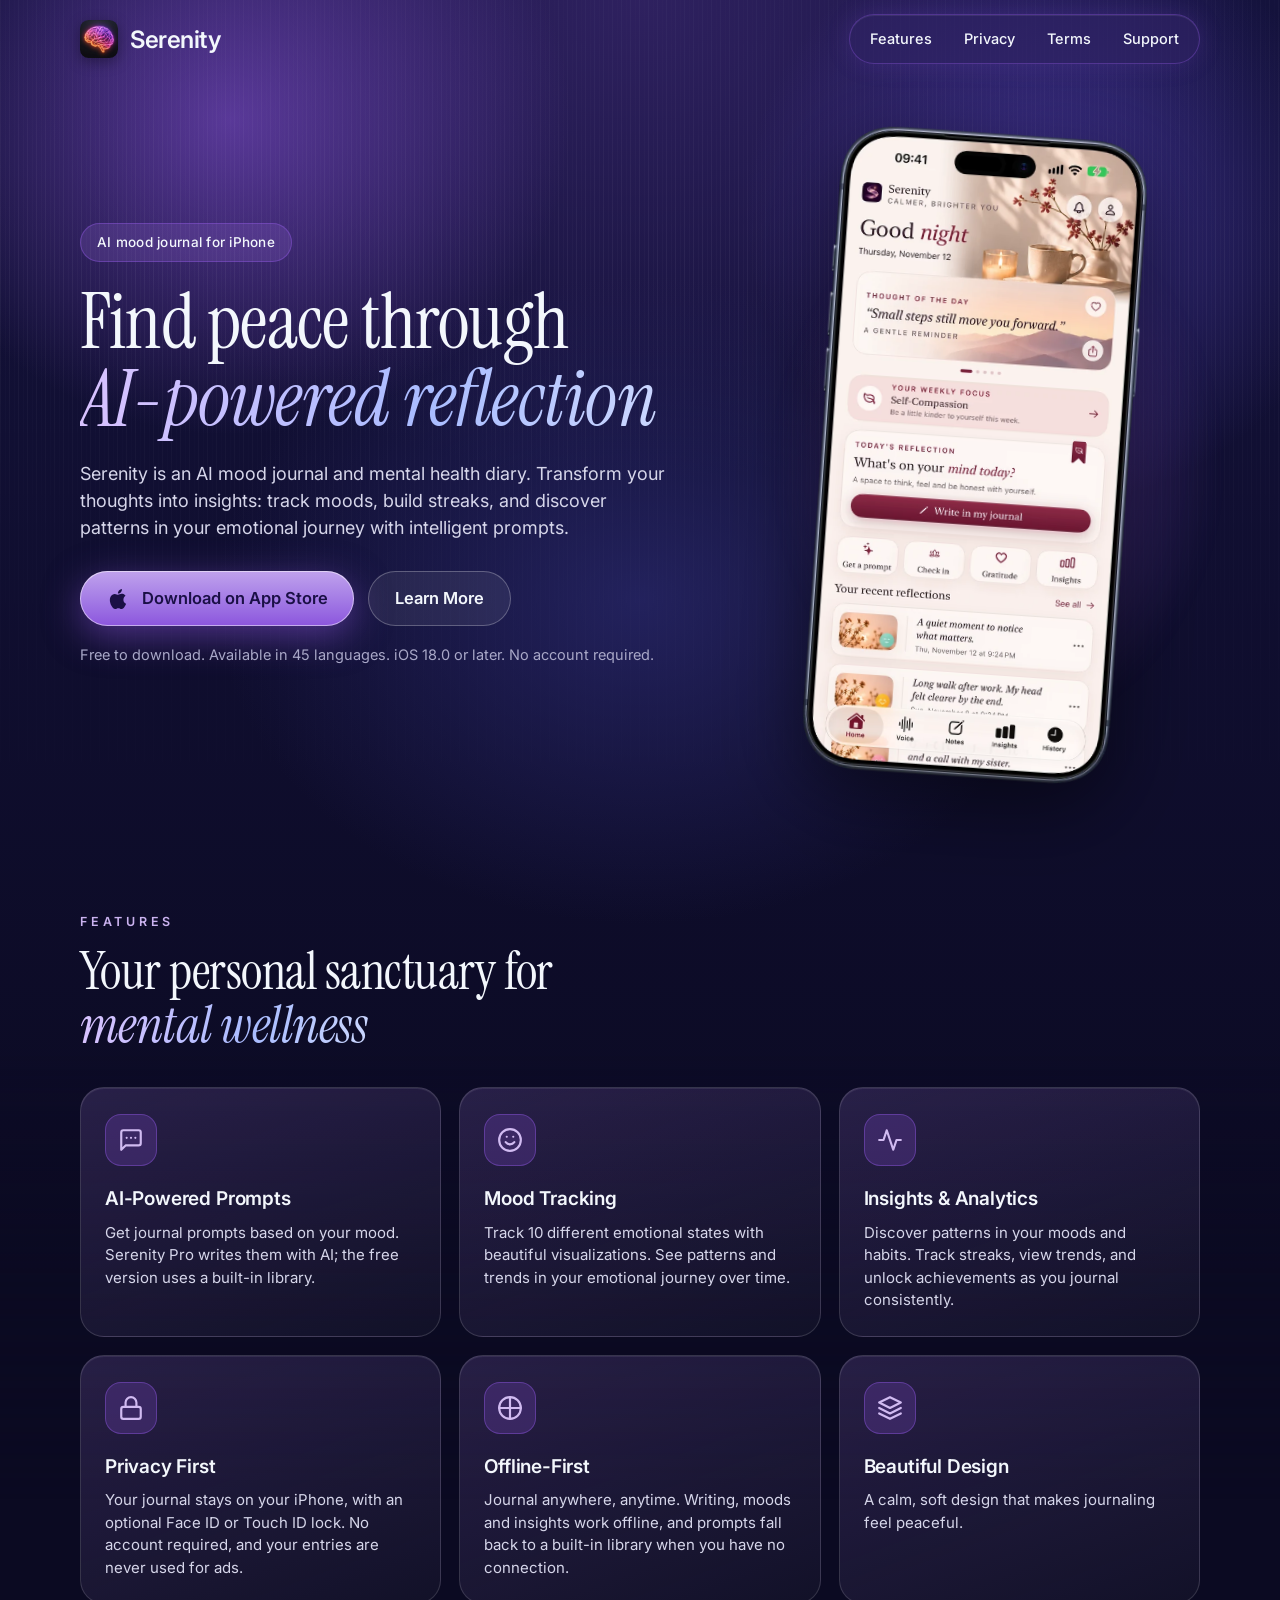
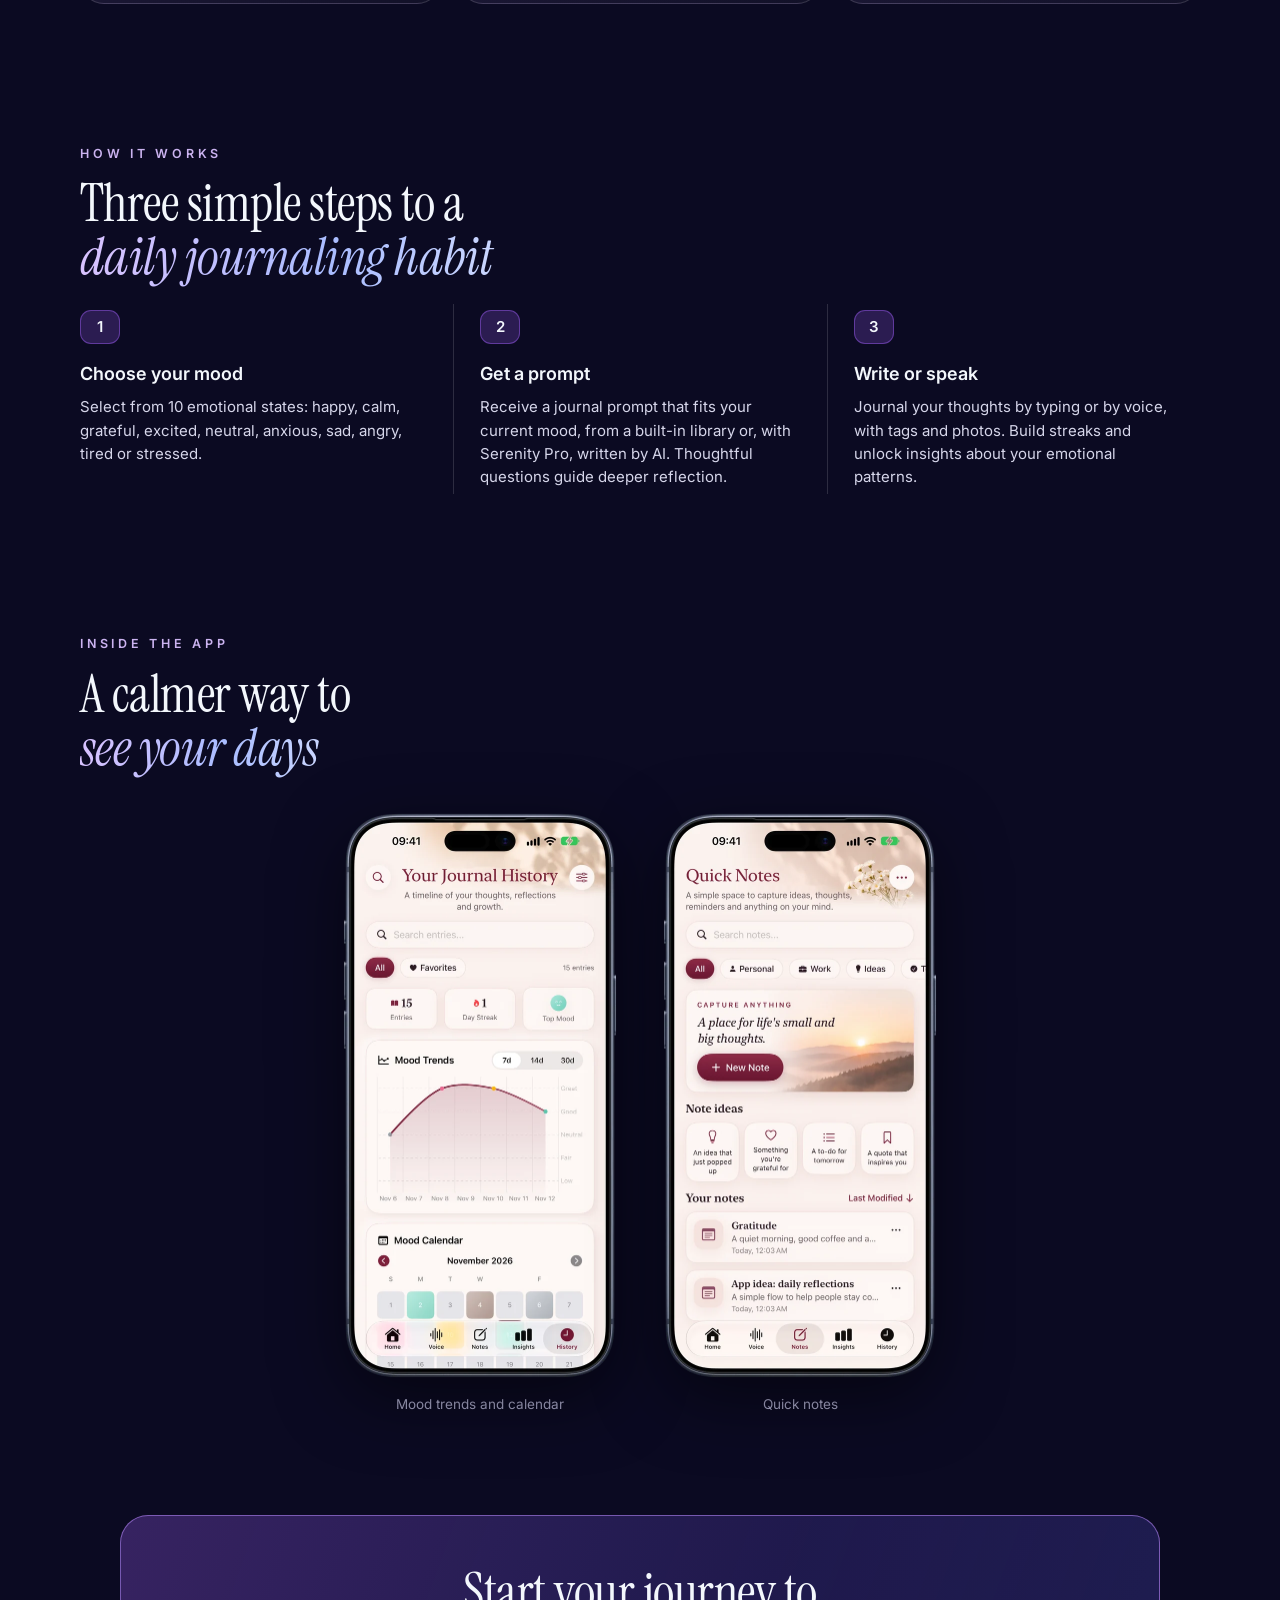
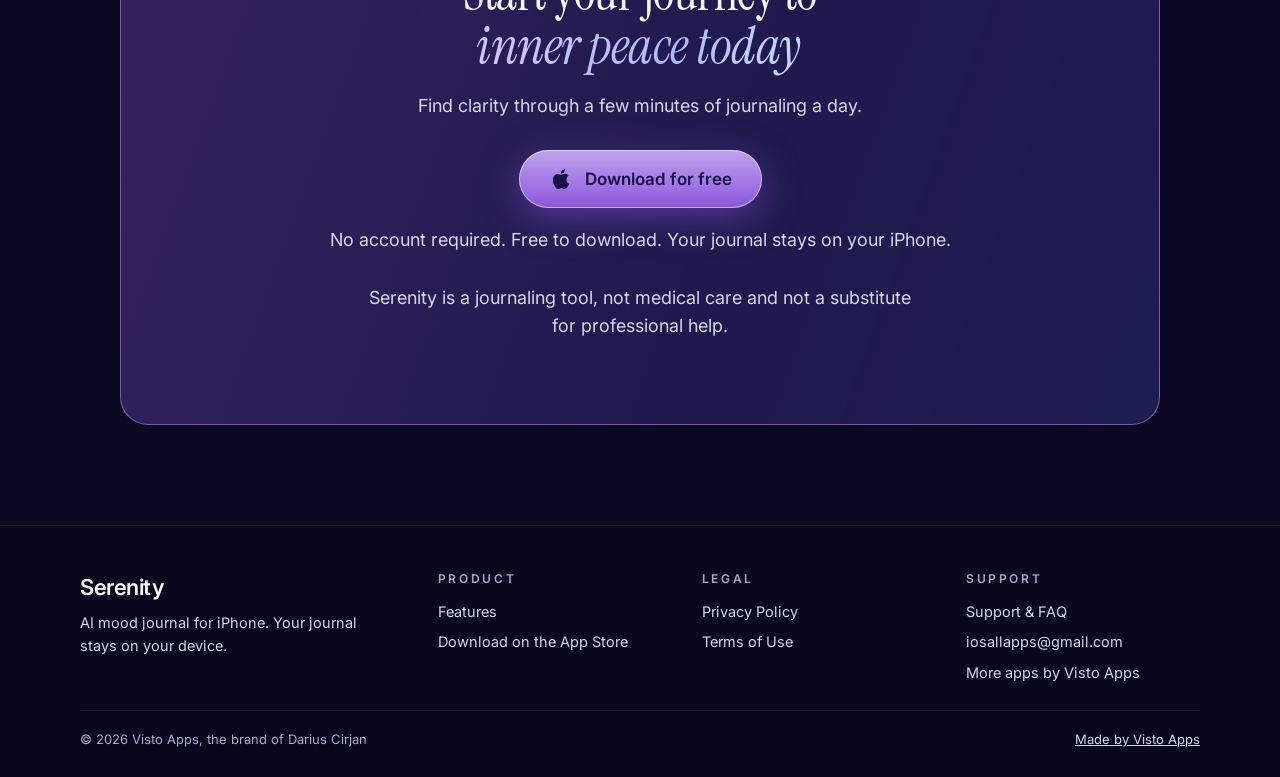
==== commit 97bdaafe: "Redesign the site in the Visto Apps style - violet aurora, glass cards, Instrument Serif headlines, " ====
--- a/index.html
+++ b/index.html
@@ -3,160 +3,127 @@
 <head>
     <meta charset="UTF-8">
     <meta name="viewport" content="width=device-width, initial-scale=1.0">
-    <meta name="description" content="Serenity AI Journal & Diary - Transform your thoughts into insights with AI-powered prompts. Track moods, build streaks, and discover emotional patterns.">
-    <meta name="keywords" content="ai journal, ai diary, mood tracker, mental health, wellness, meditation, mindfulness, journaling app, emotional intelligence">
-    <title>Serenity AI Journal & Diary - Your AI-Powered Path to Peace</title>
-    <link rel="stylesheet" href="styles.css">
-</head>
-<body>
+    <title>Serenity: AI Mood Journal &amp; Mental Health Diary</title>
+    <meta name="description" content="Pick a mood, get a journaling prompt, then write or speak. Track your mood, streaks and insights in a private mood journal. Free to download on iPhone.">
+    <meta name="author" content="Visto Apps">
+    <meta name="robots" content="index, follow, max-image-preview:large">
+    <meta name="apple-itunes-app" content="app-id=6761684674">
+    <link rel="canonical" href="https://serenityjournalapp.com/">
+    <link rel="alternate" hreflang="en" href="https://serenityjournalapp.com/">
+    <link rel="alternate" hreflang="x-default" href="https://serenityjournalapp.com/">
+    <meta property="og:type" content="website">
+    <meta property="og:site_name" content="Serenity">
+    <meta property="og:title" content="Serenity: AI Mood Journal">
+    <meta property="og:description" content="Pick a mood, get a journaling prompt, then write or speak. Track your mood, streaks and insights in a private mood journal. Free to download on iPhone.">
+    <meta property="og:url" content="https://serenityjournalapp.com/">
+    <meta property="og:image" content="https://serenityjournalapp.com/og-image.jpg">
+    <meta property="og:image:width" content="1200">
+    <meta property="og:image:height" content="630">
+    <meta property="og:image:alt" content="Serenity: AI Mood Journal, an AI mood journal for iPhone">
+    <meta property="og:locale" content="en_US">
+    <meta name="twitter:card" content="summary_large_image">
+    <meta name="twitter:title" content="Serenity: AI Mood Journal">
+    <meta name="twitter:description" content="Pick a mood, get a journaling prompt, then write or speak. Track your mood, streaks and insights in a private mood journal. Free to download on iPhone.">
+    <meta name="twitter:image" content="https://serenityjournalapp.com/og-image.jpg">
+    <link rel="icon" type="image/png" sizes="64x64" href="favicon.png">
+    <link rel="icon" type="image/x-icon" href="favicon.ico">
+    <link rel="apple-touch-icon" href="apple-touch-icon.png">
+    <meta name="theme-color" content="#0b0a22">
+    <meta name="apple-mobile-web-app-title" content="Serenity">
+    <link rel="preload" href="assets/fonts/instrument-serif.woff2" as="font" type="font/woff2" crossorigin>
+    <link rel="preload" href="assets/fonts/inter.woff2" as="font" type="font/woff2" crossorigin>
+    <link rel="preload" href="img/phone/home.webp" as="image" fetchpriority="high">
+    <link rel="stylesheet" href="styles.css?v=20261115">
+    <script type="application/ld+json">{"@context":"https://schema.org","@graph":[{"@type":"MobileApplication","@id":"https://serenityjournalapp.com/#app","name":"Serenity: AI Mood Journal","alternateName":"Serenity AI Journal","description":"AI mood journal and mental health diary for iPhone. Pick a mood, get a journaling prompt, write or speak your entry, and see insights, streaks and a mood calendar. Your journal stays on your device.","operatingSystem":"iOS 18.0 or later","applicationCategory":"HealthApplication","url":"https://serenityjournalapp.com/","image":"https://serenityjournalapp.com/img/icon.webp","screenshot":["https://serenityjournalapp.com/img/phone/home.webp","https://serenityjournalapp.com/img/phone/history.webp","https://serenityjournalapp.com/img/phone/notes.webp"],"installUrl":"https://apps.apple.com/app/id6761684674","downloadUrl":"https://apps.apple.com/app/id6761684674","offers":{"@type":"Offer","price":"0","priceCurrency":"USD"},"inLanguage":"en","author":{"@id":"https://vistoapps.com/#org"},"publisher":{"@id":"https://vistoapps.com/#org"}},{"@type":"Organization","@id":"https://vistoapps.com/#org","name":"Visto Apps","url":"https://vistoapps.com","founder":{"@type":"Person","name":"Darius Cirjan"}},{"@type":"WebSite","@id":"https://serenityjournalapp.com/#site","url":"https://serenityjournalapp.com/","name":"Serenity","publisher":{"@id":"https://vistoapps.com/#org"},"inLanguage":"en"}]}</script>
+</head><body>
+    <a href="#main" class="skip-link">Skip to main content</a>
+    <div class="animated-bg" aria-hidden="true"></div>
     <header>
-        <nav>
-            <div class="container">
-                <h1 class="logo">Serenity AI Journal</h1>
-                <ul class="nav-links">
-                    <li><a href="#features">Features</a></li>
-                    <li><a href="privacy.html">Privacy</a></li>
-                    <li><a href="terms.html">Terms</a></li>
-                    <li><a href="support.html">Support</a></li>
-                </ul>
-            </div>
-        </nav>
+        <div class="container">
+            <a href="/" class="logo"><img src="img/icon.webp" alt="" width="38" height="38">Serenity</a>
+            <button class="mobile-menu-btn" aria-label="Toggle menu" aria-expanded="false"><svg width="24" height="24" viewBox="0 0 24 24" fill="none" stroke="currentColor" stroke-width="2" stroke-linecap="round" stroke-linejoin="round" aria-hidden="true"><line x1="3" y1="6" x2="21" y2="6"></line><line x1="3" y1="12" x2="21" y2="12"></line><line x1="3" y1="18" x2="21" y2="18"></line></svg></button>
+            <nav aria-label="Main"><ul class="nav-links"><li><a href="/#features">Features</a></li><li><a href="/privacy.html">Privacy</a></li><li><a href="/terms.html">Terms</a></li><li><a href="/support.html">Support</a></li></ul></nav>
+        </div>
     </header>
 
-    <main>
-        <!-- Hero Section -->
+    <main id="main">
         <section class="hero">
             <div class="container">
                 <div class="hero-content">
-                    <h2>Find Peace Through<br>AI-Powered Reflection</h2>
-                    <p class="tagline">Transform your thoughts into insights. Track moods, build streaks, and discover patterns in your emotional journey with intelligent prompts.</p>
+                    <p class="hero-pill">AI mood journal for iPhone</p>
+                    <h1>Find peace through<br><em>AI-powered reflection</em></h1>
+                    <p class="tagline">Serenity is an AI mood journal and mental health diary. Transform your thoughts into insights: track moods, build streaks, and discover patterns in your emotional journey with intelligent prompts.</p>
                     <div class="cta-buttons">
-                        <a href="https://apps.apple.com/app/id6761684674" class="btn btn-primary">
-                            <svg width="24" height="24" viewBox="0 0 24 24" fill="currentColor">
+                        <a href="https://apps.apple.com/app/id6761684674" class="btn-glow" rel="noopener"><svg width="24" height="24" viewBox="0 0 24 24" fill="currentColor">
                                 <path d="M18.71 19.5C17.88 20.74 17 21.95 15.66 21.97C14.32 22 13.89 21.18 12.37 21.18C10.84 21.18 10.37 21.95 9.09997 22C7.78997 22.05 6.79997 20.68 5.95997 19.47C4.24997 17 2.93997 12.45 4.69997 9.39C5.56997 7.87 7.12997 6.91 8.81997 6.88C10.1 6.86 11.32 7.75 12.11 7.75C12.89 7.75 14.37 6.68 15.92 6.84C16.57 6.87 18.39 7.1 19.56 8.82C19.47 8.88 17.39 10.1 17.41 12.63C17.44 15.65 20.06 16.66 20.09 16.67C20.06 16.74 19.67 18.11 18.71 19.5ZM13 3.5C13.73 2.67 14.94 2.04 15.94 2C16.07 3.17 15.6 4.35 14.9 5.19C14.21 6.04 13.07 6.7 11.95 6.61C11.8 5.46 12.36 4.26 13 3.5Z"/>
-                            </svg>
-                            Download on App Store
-                        </a>
-                        <a href="#features" class="btn btn-secondary">Learn More</a>
+                            </svg><span>Download on App Store</span></a>
+                        <a href="#features" class="btn-store">Learn More</a>
                     </div>
-                    <p class="hero-note">Available in 45 languages • iOS 18.0+</p>
+                    <p class="trust-line">Free to download. Available in 45 languages. iOS 18.0 or later. No account required.</p>
                 </div>
-                <div class="hero-image">
-                    <div class="phone-mockup">
-                        <img src="screenshot1.jpg" alt="Serenity AI Journal App Screenshot" class="app-screenshot">
-                    </div>
+                <figure class="hero-phone"><img src="img/phone/home.webp" width="560" height="1143" alt="Serenity mood journal home screen on iPhone with a thought of the day, a weekly focus and a Write in my journal button" fetchpriority="high"></figure>
+            </div>
+        </section>
+
+        <section id="features" class="features">
+            <div class="container">
+                <p class="section-label">FEATURES</p>
+                <h2>Your personal sanctuary for<br><em>mental wellness</em></h2>
+                <div class="features-grid"><div class="feature-card"><div class="feature-icon" aria-hidden="true"><svg width="32" height="32" viewBox="0 0 24 24" fill="none" stroke="currentColor" stroke-width="2" stroke-linecap="round" stroke-linejoin="round">
+                                <path d="M21 15a2 2 0 0 1-2 2H7l-4 4V5a2 2 0 0 1 2-2h14a2 2 0 0 1 2 2z"></path>
+                                <path d="M8 10h.01M12 10h.01M16 10h.01"></path>
+                            </svg></div><h3>AI-Powered Prompts</h3><p>Get journal prompts based on your mood. Serenity Pro writes them with AI; the free version uses a built-in library.</p></div><div class="feature-card"><div class="feature-icon" aria-hidden="true"><svg width="32" height="32" viewBox="0 0 24 24" fill="none" stroke="currentColor" stroke-width="2" stroke-linecap="round" stroke-linejoin="round">
+                                <circle cx="12" cy="12" r="10"></circle>
+                                <path d="M8 14s1.5 2 4 2 4-2 4-2"></path>
+                                <line x1="9" y1="9" x2="9.01" y2="9"></line>
+                                <line x1="15" y1="9" x2="15.01" y2="9"></line>
+                            </svg></div><h3>Mood Tracking</h3><p>Track 10 different emotional states with beautiful visualizations. See patterns and trends in your emotional journey over time.</p></div><div class="feature-card"><div class="feature-icon" aria-hidden="true"><svg width="32" height="32" viewBox="0 0 24 24" fill="none" stroke="currentColor" stroke-width="2" stroke-linecap="round" stroke-linejoin="round">
+                                <polyline points="22 12 18 12 15 21 9 3 6 12 2 12"></polyline>
+                            </svg></div><h3>Insights &amp; Analytics</h3><p>Discover patterns in your moods and habits. Track streaks, view trends, and unlock achievements as you journal consistently.</p></div><div class="feature-card"><div class="feature-icon" aria-hidden="true"><svg width="32" height="32" viewBox="0 0 24 24" fill="none" stroke="currentColor" stroke-width="2" stroke-linecap="round" stroke-linejoin="round">
+                                <rect x="3" y="11" width="18" height="11" rx="2" ry="2"></rect>
+                                <path d="M7 11V7a5 5 0 0 1 10 0v4"></path>
+                            </svg></div><h3>Privacy First</h3><p>Your journal stays on your iPhone, with an optional Face ID or Touch ID lock. No account required, and your entries are never used for ads.</p></div><div class="feature-card"><div class="feature-icon" aria-hidden="true"><svg width="32" height="32" viewBox="0 0 24 24" fill="none" stroke="currentColor" stroke-width="2" stroke-linecap="round" stroke-linejoin="round">
+                                <path d="M12 2v20M2 12h20"></path>
+                                <circle cx="12" cy="12" r="10"></circle>
+                            </svg></div><h3>Offline-First</h3><p>Journal anywhere, anytime. Writing, moods and insights work offline, and prompts fall back to a built-in library when you have no connection.</p></div><div class="feature-card"><div class="feature-icon" aria-hidden="true"><svg width="32" height="32" viewBox="0 0 24 24" fill="none" stroke="currentColor" stroke-width="2" stroke-linecap="round" stroke-linejoin="round">
+                                <path d="M12 2L2 7l10 5 10-5-10-5z"></path>
+                                <path d="M2 17l10 5 10-5M2 12l10 5 10-5"></path>
+                            </svg></div><h3>Beautiful Design</h3><p>A calm, soft design that makes journaling feel peaceful.</p></div></div>
+            </div>
+        </section>
+
+        <section class="how-it-works">
+            <div class="container">
+                <p class="section-label">HOW IT WORKS</p>
+                <h2>Three simple steps to a<br><em>daily journaling habit</em></h2>
+                <div class="steps steps-3">
+                    <div class="step"><div class="step-number">1</div><h3>Choose your mood</h3><p>Select from 10 emotional states: happy, calm, grateful, excited, neutral, anxious, sad, angry, tired or stressed.</p></div>
+                    <div class="step"><div class="step-number">2</div><h3>Get a prompt</h3><p>Receive a journal prompt that fits your current mood, from a built-in library or, with Serenity Pro, written by AI. Thoughtful questions guide deeper reflection.</p></div>
+                    <div class="step"><div class="step-number">3</div><h3>Write or speak</h3><p>Journal your thoughts by typing or by voice, with tags and photos. Build streaks and unlock insights about your emotional patterns.</p></div>
                 </div>
             </div>
         </section>
 
-        <!-- Features Section -->
-        <section id="features" class="features">
+        <section class="screens">
             <div class="container">
-                <p class="features-label">FEATURES</p>
-                <h2>Your Personal Sanctuary for<br>Mental Wellness</h2>
-                <div class="features-grid">
-                    <div class="feature-card">
-                        <div class="feature-icon">
-                            <svg width="32" height="32" viewBox="0 0 24 24" fill="none" stroke="currentColor" stroke-width="2" stroke-linecap="round" stroke-linejoin="round">
-                                <path d="M21 15a2 2 0 0 1-2 2H7l-4 4V5a2 2 0 0 1 2-2h14a2 2 0 0 1 2 2z"></path>
-                                <path d="M8 10h.01M12 10h.01M16 10h.01"></path>
-                            </svg>
-                        </div>
-                        <h3>AI-Powered Prompts</h3>
-                        <p>Get journal prompts based on your mood. Serenity Pro writes them with AI; the free version uses a built-in library.</p>
-                    </div>
-                    <div class="feature-card">
-                        <div class="feature-icon">
-                            <svg width="32" height="32" viewBox="0 0 24 24" fill="none" stroke="currentColor" stroke-width="2" stroke-linecap="round" stroke-linejoin="round">
-                                <circle cx="12" cy="12" r="10"></circle>
-                                <path d="M8 14s1.5 2 4 2 4-2 4-2"></path>
-                                <line x1="9" y1="9" x2="9.01" y2="9"></line>
-                                <line x1="15" y1="9" x2="15.01" y2="9"></line>
-                            </svg>
-                        </div>
-                        <h3>Mood Tracking</h3>
-                        <p>Track 10 different emotional states with beautiful visualizations. See patterns and trends in your emotional journey over time.</p>
-                    </div>
-                    <div class="feature-card">
-                        <div class="feature-icon">
-                            <svg width="32" height="32" viewBox="0 0 24 24" fill="none" stroke="currentColor" stroke-width="2" stroke-linecap="round" stroke-linejoin="round">
-                                <polyline points="22 12 18 12 15 21 9 3 6 12 2 12"></polyline>
-                            </svg>
-                        </div>
-                        <h3>Insights & Analytics</h3>
-                        <p>Discover patterns in your moods and habits. Track streaks, view trends, and unlock achievements as you journal consistently.</p>
-                    </div>
-                    <div class="feature-card">
-                        <div class="feature-icon">
-                            <svg width="32" height="32" viewBox="0 0 24 24" fill="none" stroke="currentColor" stroke-width="2" stroke-linecap="round" stroke-linejoin="round">
-                                <rect x="3" y="11" width="18" height="11" rx="2" ry="2"></rect>
-                                <path d="M7 11V7a5 5 0 0 1 10 0v4"></path>
-                            </svg>
-                        </div>
-                        <h3>Privacy First</h3>
-                        <p>Your journal is secured with Face ID or Touch ID and stays on your device. No account required, and your entries are never used for ads.</p>
-                    </div>
-                    <div class="feature-card">
-                        <div class="feature-icon">
-                            <svg width="32" height="32" viewBox="0 0 24 24" fill="none" stroke="currentColor" stroke-width="2" stroke-linecap="round" stroke-linejoin="round">
-                                <path d="M12 2v20M2 12h20"></path>
-                                <circle cx="12" cy="12" r="10"></circle>
-                            </svg>
-                        </div>
-                        <h3>Offline-First</h3>
-                        <p>Journal anywhere, anytime. Writing, moods and insights work offline, and prompts fall back to a built-in library when you have no connection.</p>
-                    </div>
-                    <div class="feature-card">
-                        <div class="feature-icon">
-                            <svg width="32" height="32" viewBox="0 0 24 24" fill="none" stroke="currentColor" stroke-width="2" stroke-linecap="round" stroke-linejoin="round">
-                                <path d="M12 2L2 7l10 5 10-5-10-5z"></path>
-                                <path d="M2 17l10 5 10-5M2 12l10 5 10-5"></path>
-                            </svg>
-                        </div>
-                        <h3>Beautiful Design</h3>
-                        <p>A calm, soft design that makes journaling feel peaceful.</p>
-                    </div>
+                <p class="section-label">INSIDE THE APP</p>
+                <h2>A calmer way to<br><em>see your days</em></h2>
+                <div class="screens-grid">
+                    <figure class="shot"><img src="img/phone/history.webp" width="560" height="1143" loading="lazy" decoding="async" alt="Serenity journal history with a mood trends chart and a mood calendar"><figcaption>Mood trends and calendar</figcaption></figure>
+                    <figure class="shot"><img src="img/phone/notes.webp" width="560" height="1143" loading="lazy" decoding="async" alt="Serenity quick notes with note ideas and a list of saved notes"><figcaption>Quick notes</figcaption></figure>
                 </div>
             </div>
         </section>
 
-        <!-- How It Works Section -->
-        <section class="how-it-works">
+        <section class="cta-section">
             <div class="container">
-                <p class="section-label">HOW IT WORKS</p>
-                <h2>Three Simple Steps to<br>Better Mental Health</h2>
-                <div class="steps-grid">
-                    <div class="step">
-                        <div class="step-number">1</div>
-                        <h3>Choose Your Mood</h3>
-                        <p>Select from 10 emotional states: joyful, calm, grateful, excited, neutral, anxious, sad, angry, tired, or stressed.</p>
-                    </div>
-                    <div class="step">
-                        <div class="step-number">2</div>
-                        <h3>Get AI Prompts</h3>
-                        <p>Receive personalized journal prompts tailored to your current emotional state. Thoughtful questions guide deep reflection.</p>
-                    </div>
-                    <div class="step">
-                        <div class="step-number">3</div>
-                        <h3>Write & Reflect</h3>
-                        <p>Journal your thoughts with rich text, tags, and photos. Build streaks and unlock insights about your emotional patterns.</p>
-                    </div>
-                </div>
-            </div>
-        </section>
-
-        <!-- CTA Section -->
-        <section class="cta">
-            <div class="container">
-                <h2>Start Your Journey to<br>Inner Peace Today</h2>
+                <h2>Start your journey to<br><em>inner peace today</em></h2>
                 <p>Find clarity through a few minutes of journaling a day.</p>
-                <a href="https://apps.apple.com/app/id6761684674" class="btn btn-primary btn-large">
-                    <svg width="24" height="24" viewBox="0 0 24 24" fill="currentColor">
-                        <path d="M18.71 19.5C17.88 20.74 17 21.95 15.66 21.97C14.32 22 13.89 21.18 12.37 21.18C10.84 21.18 10.37 21.95 9.09997 22C7.78997 22.05 6.79997 20.68 5.95997 19.47C4.24997 17 2.93997 12.45 4.69997 9.39C5.56997 7.87 7.12997 6.91 8.81997 6.88C10.1 6.86 11.32 7.75 12.11 7.75C12.89 7.75 14.37 6.68 15.92 6.84C16.57 6.87 18.39 7.1 19.56 8.82C19.47 8.88 17.39 10.1 17.41 12.63C17.44 15.65 20.06 16.66 20.09 16.67C20.06 16.74 19.67 18.11 18.71 19.5ZM13 3.5C13.73 2.67 14.94 2.04 15.94 2C16.07 3.17 15.6 4.35 14.9 5.19C14.21 6.04 13.07 6.7 11.95 6.61C11.8 5.46 12.36 4.26 13 3.5Z"/>
-                    </svg>
-                    Download for Free
-                </a>
-                <p class="cta-note">No account required • Free to download • Your journal stays on your iPhone</p>
+                <div class="cta-buttons"><a href="https://apps.apple.com/app/id6761684674" class="btn-glow btn-large" rel="noopener"><svg width="24" height="24" viewBox="0 0 24 24" fill="currentColor">
+                                <path d="M18.71 19.5C17.88 20.74 17 21.95 15.66 21.97C14.32 22 13.89 21.18 12.37 21.18C10.84 21.18 10.37 21.95 9.09997 22C7.78997 22.05 6.79997 20.68 5.95997 19.47C4.24997 17 2.93997 12.45 4.69997 9.39C5.56997 7.87 7.12997 6.91 8.81997 6.88C10.1 6.86 11.32 7.75 12.11 7.75C12.89 7.75 14.37 6.68 15.92 6.84C16.57 6.87 18.39 7.1 19.56 8.82C19.47 8.88 17.39 10.1 17.41 12.63C17.44 15.65 20.06 16.66 20.09 16.67C20.06 16.74 19.67 18.11 18.71 19.5ZM13 3.5C13.73 2.67 14.94 2.04 15.94 2C16.07 3.17 15.6 4.35 14.9 5.19C14.21 6.04 13.07 6.7 11.95 6.61C11.8 5.46 12.36 4.26 13 3.5Z"/>
+                            </svg><span>Download for free</span></a></div>
+                <p class="trust-line">No account required. Free to download. Your journal stays on your iPhone.</p>
+                <p class="safety-note">Serenity is a journaling tool, not medical care and not a substitute for professional help.</p>
             </div>
         </section>
     </main>
@@ -164,38 +131,39 @@
     <footer>
         <div class="container">
             <div class="footer-content">
-                <div class="footer-brand">
-                    <h3>Serenity AI Journal</h3>
-                    <p>Your AI-powered path to peace</p>
+                <div class="footer-section">
+                    <h3>Serenity</h3>
+                    <p>AI mood journal for iPhone. Your journal stays on your device.</p>
                 </div>
-                <div class="footer-links">
-                    <div class="footer-column">
-                        <h4>Product</h4>
-                        <ul>
-                            <li><a href="#features">Features</a></li>
-                            <li><a href="https://apps.apple.com/app/id6761684674">Download</a></li>
-                        </ul>
-                    </div>
-                    <div class="footer-column">
-                        <h4>Legal</h4>
-                        <ul>
-                            <li><a href="privacy.html">Privacy Policy</a></li>
-                            <li><a href="terms.html">Terms of Service</a></li>
-                        </ul>
-                    </div>
-                    <div class="footer-column">
-                        <h4>Support</h4>
-                        <ul>
-                            <li><a href="support.html">Help Center</a></li>
-                            <li><a href="mailto:iosallapps@gmail.com">Contact Us</a></li>
-                        </ul>
-                    </div>
+                <div class="footer-section">
+                    <h4>Product</h4>
+                    <ul>
+                        <li><a href="/#features">Features</a></li>
+                        <li><a href="https://apps.apple.com/app/id6761684674" rel="noopener">Download on the App Store</a></li>
+                    </ul>
+                </div>
+                <div class="footer-section">
+                    <h4>Legal</h4>
+                    <ul>
+                        <li><a href="/privacy.html">Privacy Policy</a></li>
+                        <li><a href="/terms.html">Terms of Use</a></li>
+                    </ul>
+                </div>
+                <div class="footer-section">
+                    <h4>Support</h4>
+                    <ul>
+                        <li><a href="/support.html">Support &amp; FAQ</a></li>
+                        <li><a href="mailto:iosallapps@gmail.com">iosallapps@gmail.com</a></li>
+                        <li><a href="https://vistoapps.com/apps.html" rel="noopener">More apps by Visto Apps</a></li>
+                    </ul>
                 </div>
             </div>
             <div class="footer-bottom">
-                <p>&copy; 2026 Visto Apps, the brand of Darius Cirjan</p>
+                <span>&copy; 2026 Visto Apps, the brand of Darius Cirjan</span>
+                <a href="https://vistoapps.com" rel="noopener">Made by Visto Apps</a>
             </div>
         </div>
     </footer>
+    <script src="animations.js?v=20261115" defer></script>
 </body>
 </html>
--- a/styles.css
+++ b/styles.css
@@ -1,537 +1,374 @@
-/* Reset and Base Styles */
-* {
-    margin: 0;
-    padding: 0;
-    box-sizing: border-box;
-}
+/* Serenity. Visto Apps style: dark aurora in the app's colors, glass surfaces,
+   Instrument Serif headlines, Inter text. Shared kit: ~/Developer/visto-apps. */
+
+@font-face { font-family: "Instrument Serif"; src: url("assets/fonts/instrument-serif.woff2") format("woff2"); font-weight: 400; font-style: normal; font-display: swap; }
+@font-face { font-family: "Instrument Serif"; src: url("assets/fonts/instrument-serif-italic.woff2") format("woff2"); font-weight: 400; font-style: italic; font-display: swap; }
+@font-face { font-family: "Inter"; src: url("assets/fonts/inter.woff2") format("woff2"); font-weight: 100 900; font-style: normal; font-display: swap; }
 
 :root {
-    --primary-color: #9B7EBD;
-    --primary-dark: #7D5FA6;
-    --secondary-color: #A8D8EA;
-    --accent-color: #4FD1C5;
-    --text-dark: #2D3748;
-    --text-light: #718096;
-    --bg-light: #F7FAFC;
-    --bg-white: #FFFFFF;
-    --border-color: #E2E8F0;
-    --gradient-1: linear-gradient(90deg, #9B7EBD 0%, #A8D8EA 50%, #4FD1C5 100%);
-    --gradient-2: linear-gradient(135deg, rgba(155, 126, 189, 0.1) 0%, rgba(168, 216, 234, 0.1) 100%);
-    --shadow-sm: 0 1px 3px 0 rgba(0, 0, 0, 0.1);
-    --shadow-md: 0 4px 6px -1px rgba(0, 0, 0, 0.1);
-    --shadow-lg: 0 10px 15px -3px rgba(0, 0, 0, 0.1);
-    --shadow-xl: 0 20px 25px -5px rgba(0, 0, 0, 0.1);
-}
-
+  color-scheme: dark;
+  /* app palette: the only block that changes between app sites */
+  --c1: #8c55dd;          /* primary, Serenity violet */
+  --c2: #2b2a70;          /* secondary, deep indigo */
+  --c3: #5a46c8;          /* depth, indigo violet */
+  --accent-a: #d9c2ff;    /* italic headline gradient */
+  --accent-b: #a9bcff;
+  --on-c1: #1b1046;       /* text on the primary button */
+  /* shared */
+  --bg: #0b0a22;
+  --bg-2: #14123c;
+  --text: #f3f7fc;
+  --text-2: #d6d6ea;
+  --text-3: #a9a8c8;
+  --glass: rgba(255, 255, 255, 0.06);
+  --glass-strong: rgba(255, 255, 255, 0.10);
+  --glass-line: rgba(255, 255, 255, 0.14);
+  --glass-line-2: rgba(255, 255, 255, 0.26);
+  --divider: rgba(255, 255, 255, 0.14);
+  --serif: "Instrument Serif", "Iowan Old Style", Georgia, serif;
+  --sans: "Inter", -apple-system, BlinkMacSystemFont, "Segoe UI", Roboto, sans-serif;
+  --radius: 28px;
+  --radius-sm: 20px;
+  --max: 1120px;
+  --gutter: 40px;
+  --ease: cubic-bezier(.2, .7, .2, 1);
+  /* legacy names still used inline by a few elements */
+  --text-primary: var(--text);
+  --text-secondary: var(--text-2);
+  --border-light: var(--glass-line);
+}
+
+*, *::before, *::after { box-sizing: border-box; }
+html { -webkit-text-size-adjust: 100%; text-size-adjust: 100%; overflow-x: clip; scroll-behavior: smooth; }
 body {
-    font-family: -apple-system, BlinkMacSystemFont, 'Segoe UI', 'Roboto', 'Helvetica', 'Arial', sans-serif;
-    line-height: 1.6;
-    color: var(--text-dark);
-    background: var(--bg-white);
-    -webkit-font-smoothing: antialiased;
-    -moz-osx-font-smoothing: grayscale;
-}
-
-.container {
-    max-width: 1200px;
-    margin: 0 auto;
-    padding: 0 24px;
-}
-
-/* Header & Navigation */
-header {
-    position: fixed;
-    top: 0;
-    width: 100%;
-    background: rgba(255, 255, 255, 0.95);
-    backdrop-filter: blur(10px);
-    border-bottom: 1px solid var(--border-color);
-    z-index: 1000;
-    box-shadow: var(--shadow-sm);
-}
-
-nav {
-    padding: 20px 0;
-}
-
-nav .container {
-    display: flex;
-    justify-content: space-between;
-    align-items: center;
-}
-
-.logo {
-    font-size: 24px;
-    font-weight: 700;
-    background: var(--gradient-1);
-    -webkit-background-clip: text;
-    -webkit-text-fill-color: transparent;
-    background-clip: text;
-}
-
+  margin: 0; min-height: 100vh; position: relative;
+  background: var(--bg); color: var(--text);
+  font-family: var(--sans); font-size: 16px; line-height: 1.55;
+  -webkit-font-smoothing: antialiased; overflow-x: clip;
+}
+img { display: block; max-width: 100%; height: auto; }
+a { color: inherit; }
+button { font: inherit; color: inherit; }
+h1, h2, h3, h4, p, figure { margin: 0; }
+:focus-visible { outline: 2px solid var(--accent-a); outline-offset: 3px; border-radius: 10px; }
+summary:focus-visible { outline-offset: -2px; }
+.skip-link { position: absolute; left: 16px; top: -60px; z-index: 100; padding: 10px 16px; border-radius: 12px; background: var(--c1); color: var(--on-c1); font-weight: 600; text-decoration: none; }
+.skip-link:focus { top: 12px; }
+
+/* ---------- aurora background ---------- */
+.animated-bg {
+  position: absolute; left: 0; right: 0; top: 0; height: 1500px; z-index: -1; pointer-events: none; overflow: hidden;
+  background:
+    radial-gradient(38% 30% at 18% 8%, color-mix(in srgb, var(--c1) 55%, transparent), transparent 70%),
+    radial-gradient(34% 28% at 82% 14%, color-mix(in srgb, var(--c3) 55%, transparent), transparent 70%),
+    radial-gradient(46% 30% at 50% 40%, color-mix(in srgb, var(--c2) 70%, transparent), transparent 72%),
+    radial-gradient(60% 40% at 50% 0%, color-mix(in srgb, var(--c1) 22%, var(--bg-2)), transparent 80%),
+    linear-gradient(180deg, var(--bg-2), var(--bg) 85%);
+  -webkit-mask-image: linear-gradient(180deg, #000 70%, transparent);
+          mask-image: linear-gradient(180deg, #000 70%, transparent);
+}
+.animated-bg::after {
+  content: ""; position: absolute; inset: 0 0 auto; height: 900px;
+  background: repeating-linear-gradient(90deg, rgba(255,255,255,.05) 0 1px, transparent 1px 5px, rgba(255,255,255,.025) 5px 6px, transparent 6px 9px);
+  -webkit-mask-image: linear-gradient(180deg, rgba(0,0,0,.5), #000 30%, rgba(0,0,0,.3) 60%, transparent);
+          mask-image: linear-gradient(180deg, rgba(0,0,0,.5), #000 30%, rgba(0,0,0,.3) 60%, transparent);
+}
+
+/* ---------- layout ---------- */
+.container { width: 100%; max-width: calc(var(--max) + var(--gutter) * 2); margin: 0 auto; padding-left: var(--gutter); padding-right: var(--gutter); }
+main { position: relative; display: block; }
+section { position: relative; }
+
+/* ---------- header ---------- */
+header { position: sticky; top: 0; z-index: 50; padding: 14px 0; transition: background .3s var(--ease); }
+header.is-scrolled, header:has(.nav-links.active) { background: rgba(11, 10, 34, .78); -webkit-backdrop-filter: blur(18px); backdrop-filter: blur(18px); }
+header .container { display: flex; align-items: center; gap: 20px; }
+.logo { display: inline-flex; align-items: center; gap: 12px; font-weight: 600; font-size: 24px; letter-spacing: -.02em; text-decoration: none; margin-right: auto; }
+.logo img { width: 38px; height: 38px; border-radius: 22.5%; box-shadow: 0 4px 14px rgba(0,0,0,.35); }
+header nav { display: block; }
 .nav-links {
-    display: flex;
-    list-style: none;
-    gap: 32px;
-}
-
-.nav-links a {
-    text-decoration: none;
-    color: var(--text-dark);
-    font-weight: 500;
-    transition: color 0.3s;
-}
-
-.nav-links a:hover {
-    color: var(--primary-color);
-}
-
-/* Hero Section */
-.hero {
-    padding: 140px 0 80px;
-    background: var(--gradient-2);
-}
-
-.hero .container {
-    display: grid;
-    grid-template-columns: 1fr 1fr;
-    gap: 60px;
-    align-items: center;
-}
-
-.hero-content h2 {
-    font-size: 56px;
-    font-weight: 800;
-    line-height: 1.1;
-    margin-bottom: 24px;
-    color: var(--text-dark);
-}
-
-.tagline {
-    font-size: 20px;
-    color: var(--text-light);
-    margin-bottom: 40px;
-    line-height: 1.6;
-}
-
-.cta-buttons {
-    display: flex;
-    gap: 16px;
-    margin-bottom: 20px;
-}
-
-.btn {
-    display: inline-flex;
-    align-items: center;
-    gap: 8px;
-    padding: 14px 28px;
-    border-radius: 12px;
-    text-decoration: none;
-    font-weight: 600;
-    transition: all 0.3s;
-    border: 2px solid transparent;
-}
-
-.btn-primary {
-    background: linear-gradient(90deg, #9B7EBD 0%, #A8D8EA 50%, #4FD1C5 100%);
-    color: white;
-    box-shadow: var(--shadow-md);
-    border: none;
-    padding: 16px 30px;
-    overflow: hidden;
-    position: relative;
-}
-
-.btn-primary:hover {
-    transform: translateY(-2px);
-    box-shadow: var(--shadow-lg);
-}
-
-.btn-secondary {
-    background: white;
-    color: var(--primary-color);
-    border-color: var(--border-color);
-}
-
-.btn-secondary:hover {
-    border-color: var(--primary-color);
-    background: var(--bg-light);
-}
-
-.btn-large {
-    padding: 18px 36px;
-    font-size: 18px;
-}
-
-.hero-note {
-    font-size: 14px;
-    color: var(--text-light);
-}
-
-.hero-image {
-    display: flex;
-    justify-content: center;
-    align-items: center;
-}
-
-.phone-mockup {
-    width: 320px;
-    height: 640px;
-    border-radius: 40px;
-    overflow: hidden;
-    box-shadow: var(--shadow-xl);
-    border: 8px solid #1a1a1a;
-}
-
-.app-screenshot {
-    width: 100%;
-    height: 100%;
-    object-fit: cover;
-    display: block;
-}
-}
-
-/* Features Section */
-.features {
-    padding: 100px 0;
-    background: white;
-}
-
-.features-label,
+  display: flex; align-items: center; gap: 2px; margin: 0; padding: 5px; list-style: none; border-radius: 999px;
+  background: color-mix(in srgb, var(--c1) 12%, rgba(26, 22, 72, .6)); border: 1px solid color-mix(in srgb, var(--c1) 38%, transparent);
+  box-shadow: inset 0 1px 0 rgba(255,255,255,.08), 0 0 24px color-mix(in srgb, var(--c1) 18%, transparent);
+}
+.nav-links a { display: block; padding: 8px 15px; border-radius: 999px; font-size: 14.5px; font-weight: 500; text-decoration: none; white-space: nowrap; transition: background .2s; }
+.nav-links a:hover { background: rgba(255,255,255,.08); }
+.nav-links a[aria-current="page"] { background: color-mix(in srgb, var(--c1) 45%, rgba(255,255,255,.06)); box-shadow: inset 0 1px 0 rgba(255,255,255,.2); }
+.lang-btn {
+  margin-left: 4px; padding: 7px 12px; border-radius: 999px; cursor: pointer; font-size: 12.5px; font-weight: 600; letter-spacing: .06em;
+  background: rgba(255,255,255,.1); border: 1px solid var(--glass-line); color: var(--text);
+}
+.lang-btn:hover { background: rgba(255,255,255,.16); }
+.mobile-menu-btn { display: none; width: 46px; height: 46px; place-items: center; border-radius: 14px; cursor: pointer; background: rgba(255,255,255,.08); border: 1px solid var(--glass-line); color: var(--text); }
+
+/* ---------- type ---------- */
+h1, h2 { font-family: var(--serif); font-weight: 400; letter-spacing: -.01em; text-wrap: balance; }
+h1 em, h2 em, .accent {
+  font-style: italic; padding-right: .06em;
+  background: linear-gradient(95deg, var(--accent-a), var(--accent-b) 60%, color-mix(in srgb, var(--accent-b) 60%, white));
+  -webkit-background-clip: text; background-clip: text; color: transparent;
+}
 .section-label {
-    font-size: 14px;
-    font-weight: 700;
-    letter-spacing: 2px;
-    color: var(--primary-color);
-    margin-bottom: 16px;
-    text-transform: uppercase;
-}
-
-.features h2 {
-    font-size: 48px;
-    font-weight: 800;
-    line-height: 1.2;
-    margin-bottom: 60px;
-    color: var(--text-dark);
-}
-
-.features-grid {
-    display: grid;
-    grid-template-columns: repeat(3, 1fr);
-    gap: 40px;
-}
-
-.feature-card {
-    padding: 32px;
-    background: white;
-    border-radius: 16px;
-    border: 1px solid var(--border-color);
-    transition: all 0.3s;
-}
-
-.feature-card:hover {
-    transform: translateY(-4px);
-    box-shadow: var(--shadow-lg);
-    border-color: var(--primary-color);
-}
-
+  display: block; margin-bottom: 14px; font-size: 12.5px; font-weight: 600; letter-spacing: .3em; text-transform: uppercase;
+  color: color-mix(in srgb, var(--c1) 45%, white);
+}
+section > .container > h2 { font-size: clamp(34px, 4.2vw, 52px); line-height: 1.04; margin-bottom: 18px; }
+.section-intro, .how-it-works-subtitle { font-size: 18px; color: var(--text-2); max-width: 640px; margin-bottom: 36px; }
+
+/* ---------- buttons ---------- */
+.cta-buttons { display: flex; flex-wrap: wrap; gap: 14px; }
+.btn-glow, .btn-store, .btn-outline {
+  display: inline-flex; align-items: center; justify-content: center; gap: 12px; padding: 14px 26px; border-radius: 999px;
+  font-weight: 600; font-size: 16.5px; text-decoration: none; transition: transform .2s var(--ease), box-shadow .2s, background .2s;
+}
+.btn-glow {
+  background: linear-gradient(180deg, color-mix(in srgb, var(--c1) 55%, white), var(--c1)); color: var(--on-c1);
+  box-shadow: 0 0 0 1px rgba(255,255,255,.5) inset, 0 10px 36px color-mix(in srgb, var(--c1) 50%, transparent);
+}
+.btn-glow:hover { transform: translateY(-1px); box-shadow: 0 0 0 1px rgba(255,255,255,.7) inset, 0 14px 46px color-mix(in srgb, var(--c1) 65%, transparent); }
+.btn-store, .btn-outline { background: rgba(255,255,255,.07); border: 1px solid var(--glass-line-2); color: var(--text); }
+.btn-store:hover, .btn-outline:hover { background: rgba(255,255,255,.12); transform: translateY(-1px); }
+.btn-large { padding: 16px 30px; font-size: 17px; }
+.trust-line { margin-top: 18px; font-size: 14.5px; color: var(--text-3); }
+
+/* ---------- hero ---------- */
+.hero { padding: 40px 0 70px; }
+.hero .container { display: grid; grid-template-columns: minmax(0, 1.25fr) minmax(0, .75fr); gap: 40px; align-items: center; }
+.hero-pill {
+  display: inline-block; margin-bottom: 22px; padding: 8px 16px; border-radius: 999px; font-size: 13.5px; font-weight: 500; letter-spacing: .02em;
+  background: color-mix(in srgb, var(--c1) 16%, rgba(255,255,255,.04)); border: 1px solid color-mix(in srgb, var(--c1) 45%, transparent);
+}
+.hero-content h1 { font-size: clamp(44px, 6vw, 78px); line-height: 1; }
+.hero-content .tagline { margin: 22px 0 30px; max-width: 600px; font-size: 18px; line-height: 1.5; color: var(--text-2); }
+.hero-phone { position: relative; justify-self: center; width: min(320px, 100%); }
+.hero-phone::before {
+  content: ""; position: absolute; inset: 12% -18% 6%; z-index: -1; border-radius: 50%;
+  background: radial-gradient(closest-side, color-mix(in srgb, var(--c1) 55%, transparent), transparent);
+  filter: blur(10px);
+}
+.hero-phone img { width: 100%; transform: rotate(4deg); transform-origin: 0 0; filter: drop-shadow(0 24px 40px rgba(0,0,0,.5)); }
+
+/* ---------- glass cards (countries, features) ---------- */
+.countries, .features, .how-it-works, .plans, .faq { padding: 70px 0; }
+.countries-grid, .features-grid { display: grid; grid-template-columns: repeat(3, minmax(0, 1fr)); gap: 18px; margin-top: 34px; }
+.country-card, .feature-card {
+  position: relative; padding: 26px 24px 24px; border-radius: 24px;
+  background: linear-gradient(160deg, color-mix(in srgb, var(--c1) 14%, rgba(255,255,255,.05)), rgba(255,255,255,.03));
+  border: 1px solid var(--glass-line); box-shadow: inset 0 1px 0 rgba(255,255,255,.08);
+  transition: transform .25s var(--ease), border-color .25s, box-shadow .25s;
+}
+.country-card:hover, .feature-card:hover { transform: translateY(-4px); border-color: color-mix(in srgb, var(--c1) 55%, white 10%); box-shadow: 0 0 34px color-mix(in srgb, var(--c1) 25%, transparent); }
+.country-card h3, .feature-card h3 { font-size: 19px; font-weight: 600; letter-spacing: -.01em; margin-bottom: 8px; }
+.country-crs { font-size: 15px; color: var(--text-2); margin-bottom: 8px; }
+.country-crs strong { color: var(--text); }
+.country-tier { font-size: 14px; color: var(--text-3); line-height: 1.5; }
+.feature-card p { font-size: 15px; color: var(--text-2); line-height: 1.5; }
 .feature-icon {
-    width: 56px;
-    height: 56px;
-    border-radius: 12px;
-    background: var(--gradient-2);
-    display: flex;
-    align-items: center;
-    justify-content: center;
-    margin-bottom: 24px;
-    color: var(--primary-color);
-}
-
-.feature-card h3 {
-    font-size: 20px;
-    font-weight: 700;
-    margin-bottom: 12px;
-    color: var(--text-dark);
-}
-
-.feature-card p {
-    color: var(--text-light);
-    line-height: 1.6;
-}
-
-/* How It Works Section */
-.how-it-works {
-    padding: 100px 0;
-    background: var(--bg-light);
-}
-
-.how-it-works h2 {
-    font-size: 48px;
-    font-weight: 800;
-    line-height: 1.2;
-    margin-bottom: 60px;
-    color: var(--text-dark);
-}
-
-.steps-grid {
-    display: grid;
-    grid-template-columns: repeat(3, 1fr);
-    gap: 48px;
-}
-
-.step {
-    text-align: center;
-}
-
+  width: 52px; height: 52px; display: grid; place-items: center; margin-bottom: 18px; border-radius: 16px;
+  background: color-mix(in srgb, var(--c1) 22%, transparent); border: 1px solid color-mix(in srgb, var(--c1) 45%, transparent);
+  color: color-mix(in srgb, var(--c1) 40%, white);
+}
+.feature-icon svg { width: 26px; height: 26px; }
+.pro-tag {
+  display: inline-block; vertical-align: 2px; margin-left: 6px; padding: 2px 9px; border-radius: 999px; font-size: 11.5px; font-weight: 600; letter-spacing: .04em;
+  background: linear-gradient(180deg, color-mix(in srgb, var(--c1) 55%, white), var(--c1)); color: var(--on-c1);
+}
+
+/* country flags drawn as bands */
+.country-flag { display: flex; width: 56px; height: 38px; border-radius: 8px; overflow: hidden; margin-bottom: 18px; box-shadow: 0 4px 12px rgba(0,0,0,.35); border: 1px solid var(--glass-line); }
+.country-flag .flag-band { flex: 1; height: 100%; display: block; }
+.country-flag svg { width: 100%; height: 100%; display: block; }
+.country-flag.flag-horizontal { flex-direction: column; }
+.country-flag.flag-horizontal .flag-band { width: 100%; }
+
+/* ---------- accuracy note + phone shots ---------- */
+.accuracy-note {
+  display: grid; grid-template-columns: minmax(0, 1fr) 280px; gap: 40px; align-items: center; margin-top: 34px; padding: 36px 40px; border-radius: var(--radius);
+  background: linear-gradient(120deg, color-mix(in srgb, var(--c1) 18%, rgba(255,255,255,.04)), color-mix(in srgb, var(--c3) 16%, rgba(255,255,255,.03)));
+  border: 1px solid color-mix(in srgb, var(--c1) 35%, var(--glass-line));
+}
+.accuracy-note h3 { font-family: var(--serif); font-weight: 400; font-size: clamp(26px, 2.6vw, 34px); line-height: 1.1; margin-bottom: 16px; }
+.accuracy-note p { color: var(--text-2); margin-bottom: 14px; }
+.accuracy-note-kicker { color: var(--text) !important; font-weight: 600; margin-bottom: 0 !important; }
+.shot img { width: 100%; filter: drop-shadow(0 20px 34px rgba(0,0,0,.5)); }
+.shot figcaption { margin-top: 14px; font-size: 13.5px; color: var(--text-3); line-height: 1.45; text-align: center; }
+.accuracy-shot { width: 100%; max-width: 280px; justify-self: center; }
+
+/* ---------- how it works ---------- */
+.steps { display: grid; grid-template-columns: repeat(4, minmax(0, 1fr)); gap: 0; margin-top: 10px; }
+.step { padding: 6px 26px 6px; border-left: 1px solid var(--divider); }
+.step:first-child { border-left: 0; padding-left: 0; }
 .step-number {
-    width: 64px;
-    height: 64px;
-    border-radius: 50%;
-    background: var(--gradient-1);
-    color: white;
-    font-size: 28px;
-    font-weight: 800;
-    display: flex;
-    align-items: center;
-    justify-content: center;
-    margin: 0 auto 24px;
-}
-
-.step h3 {
-    font-size: 22px;
-    font-weight: 700;
-    margin-bottom: 12px;
-    color: var(--text-dark);
-}
-
-.step p {
-    color: var(--text-light);
-    line-height: 1.6;
-}
-
-/* CTA Section */
-.cta {
-    padding: 100px 0;
-    background: var(--gradient-2);
-    text-align: center;
-}
-
-.cta h2 {
-    font-size: 48px;
-    font-weight: 800;
-    line-height: 1.2;
-    margin-bottom: 20px;
-    color: var(--text-dark);
-}
-
-.cta > p {
-    font-size: 20px;
-    color: var(--text-light);
-    margin-bottom: 40px;
-}
-
-.cta-note {
-    margin-top: 20px;
-    font-size: 14px;
-    color: var(--text-light);
-}
-
-/* Footer */
-footer {
-    padding: 60px 0 30px;
-    background: var(--text-dark);
-    color: white;
-}
-
-.footer-content {
-    display: grid;
-    grid-template-columns: 2fr 3fr;
-    gap: 60px;
-    margin-bottom: 40px;
-}
-
-.footer-brand h3 {
-    font-size: 24px;
-    margin-bottom: 12px;
-}
-
-.footer-brand p {
-    color: rgba(255, 255, 255, 0.7);
-}
-
-.footer-links {
-    display: grid;
-    grid-template-columns: repeat(3, 1fr);
-    gap: 40px;
-}
-
-.footer-column h4 {
-    font-size: 16px;
-    font-weight: 600;
-    margin-bottom: 16px;
-}
-
-.footer-column ul {
-    list-style: none;
-}
-
-.footer-column li {
-    margin-bottom: 12px;
-}
-
-.footer-column a {
-    color: rgba(255, 255, 255, 0.7);
-    text-decoration: none;
-    transition: color 0.3s;
-}
-
-.footer-column a:hover {
-    color: white;
-}
-
-.footer-bottom {
-    padding-top: 30px;
-    border-top: 1px solid rgba(255, 255, 255, 0.1);
-    text-align: center;
-}
-
-.footer-bottom p {
-    color: rgba(255, 255, 255, 0.5);
-    font-size: 14px;
-}
-
-/* Responsive Design */
-@media (max-width: 768px) {
-    /* Navigation */
-    header {
-        position: relative;
-        background: white;
-    }
-
-    nav {
-        padding: 12px 0;
-    }
-
-    nav .container {
-        flex-direction: row;
-        gap: 12px;
-        justify-content: space-between;
-        align-items: center;
-    }
-
-    .logo {
-        font-size: 18px;
-        white-space: nowrap;
-        flex-shrink: 0;
-    }
-
-    .nav-links {
-        display: flex;
-        flex-direction: row;
-        gap: 8px;
-        font-size: 14px;
-    }
-
-    .nav-links a {
-        padding: 6px 10px;
-    }
-
-    /* Hero Section */
-    .hero {
-        padding: 32px 0 60px;
-    }
-
-    .hero .container {
-        grid-template-columns: 1fr;
-        text-align: center;
-        gap: 40px;
-    }
-
-    .hero-content h2 {
-        font-size: 36px;
-        line-height: 1.2;
-    }
-
-    .tagline {
-        font-size: 16px;
-    }
-
-    .cta-buttons {
-        flex-direction: column;
-        align-items: center;
-    }
-
-    .btn {
-        width: 100%;
-        max-width: 320px;
-        justify-content: center;
-    }
-
-    .hero-image {
-        margin-top: 20px;
-    }
-
-    .phone-mockup {
-        width: 280px;
-        height: 560px;
-        border-radius: 36px;
-        border: 6px solid #1a1a1a;
-    }
-
-    /* Features Section */
-    .features {
-        padding: 60px 0;
-    }
-
-    .features h2 {
-        font-size: 32px;
-    }
-
-    .features-grid {
-        grid-template-columns: 1fr;
-        gap: 24px;
-    }
-
-    /* How It Works */
-    .how-it-works {
-        padding: 60px 0;
-    }
-
-    .how-it-works h2 {
-        font-size: 32px;
-    }
-
-    .steps-grid {
-        grid-template-columns: 1fr;
-        gap: 32px;
-    }
-
-    /* CTA Section */
-    .cta {
-        padding: 60px 0;
-    }
-
-    .cta h2 {
-        font-size: 32px;
-    }
-
-    .cta > p {
-        font-size: 16px;
-    }
-
-    /* Footer */
-    .footer-content {
-        grid-template-columns: 1fr;
-        gap: 40px;
-    }
-
-    .footer-links {
-        grid-template-columns: 1fr;
-        gap: 24px;
-    }
-
-    /* Container padding */
-    .container {
-        padding: 0 20px;
-    }
-}
+  width: 40px; height: 34px; display: grid; place-items: center; margin-bottom: 16px; border-radius: 11px; font-size: 15px; font-weight: 600;
+  background: color-mix(in srgb, var(--c1) 25%, transparent); border: 1px solid color-mix(in srgb, var(--c1) 55%, transparent);
+}
+.step h3 { font-size: 18px; font-weight: 600; margin-bottom: 8px; }
+.step p { font-size: 15px; color: var(--text-2); }
+
+/* ---------- plans ---------- */
+.plans .container { display: grid; grid-template-columns: minmax(0, 1fr) 280px; gap: 18px 50px; align-items: start; }
+.plans h2, .plans-grid, .plans-note { grid-column: 1; }
+.plans-shot { grid-column: 2; grid-row: 1 / span 3; max-width: 280px; justify-self: center; }
+.plans-grid { display: grid; grid-template-columns: repeat(2, minmax(0, 1fr)); gap: 18px; }
+.plan-col { padding: 26px 26px 24px; border-radius: 24px; background: var(--glass); border: 1px solid var(--glass-line); }
+.plan-col:last-child { background: linear-gradient(160deg, color-mix(in srgb, var(--c1) 26%, transparent), color-mix(in srgb, var(--c3) 18%, transparent)); border-color: color-mix(in srgb, var(--c1) 55%, white 10%); box-shadow: 0 0 34px color-mix(in srgb, var(--c1) 22%, transparent); }
+.plan-col h3 { font-size: 20px; font-weight: 600; margin-bottom: 14px; }
+.plan-col ul { margin: 0; padding: 0; list-style: none; display: grid; gap: 10px; }
+.plan-col li { position: relative; padding-left: 26px; font-size: 15px; color: var(--text-2); }
+.plan-col li::before { content: ""; position: absolute; left: 2px; top: .5em; width: 12px; height: 7px; border-left: 2px solid var(--c1); border-bottom: 2px solid var(--c1); transform: rotate(-45deg); }
+.plans-note { font-size: 14.5px; color: var(--text-3); }
+
+/* ---------- FAQ ---------- */
+.faq .container { max-width: calc(860px + var(--gutter) * 2); }
+.faq-list { display: grid; gap: 12px; margin-top: 28px; }
+.faq-item { border-radius: 20px; background: var(--glass); border: 1px solid var(--glass-line); overflow: hidden; }
+.faq-item[open] { border-color: color-mix(in srgb, var(--c1) 45%, var(--glass-line)); }
+.faq-item summary { position: relative; list-style: none; cursor: pointer; padding: 20px 56px 20px 24px; font-weight: 600; font-size: 16.5px; }
+.faq-item summary::-webkit-details-marker { display: none; }
+.faq-item summary::after { content: "+"; position: absolute; right: 22px; top: 50%; transform: translateY(-50%); font-size: 24px; font-weight: 300; color: var(--c1); transition: transform .2s; }
+.faq-item[open] summary::after { transform: translateY(-50%) rotate(45deg); }
+.faq-item summary:hover { background: rgba(255,255,255,.03); }
+.faq-item p { padding: 0 24px 22px; color: var(--text-2); }
+.faq-item a { color: color-mix(in srgb, var(--c1) 40%, white); }
+
+/* ---------- CTA ---------- */
+.cta-section { padding: 30px 0 80px; }
+.cta-section .container {
+  position: relative; overflow: hidden; text-align: center; padding-top: 50px; padding-bottom: 54px; border-radius: var(--radius);
+  max-width: calc(var(--max) - 80px);
+  background: linear-gradient(110deg, color-mix(in srgb, var(--c1) 34%, transparent), color-mix(in srgb, var(--c3) 26%, transparent) 55%, color-mix(in srgb, var(--c2) 60%, transparent));
+  border: 1.5px solid color-mix(in srgb, var(--c1) 50%, white 15%);
+}
+.cta-section h2 { font-size: clamp(30px, 3.6vw, 46px); line-height: 1.08; max-width: 760px; margin: 0 auto 14px; }
+.cta-section p { font-size: 18px; color: var(--text-2); margin-bottom: 30px !important; }
+.cta-section .cta-buttons { justify-content: center; }
+#lottie-cta { width: 90px; height: 90px; margin: 0 auto 10px; }
+
+/* ---------- legal / about / support pages ---------- */
+.legal-page { max-width: 820px; margin: 0 auto; padding: 30px var(--gutter) 80px; }
+.legal-page h1 { font-size: clamp(42px, 5.4vw, 64px); line-height: 1.02; margin-bottom: 12px; }
+.legal-page .last-updated { color: var(--text-3); font-size: 14px; margin-bottom: 28px; }
+.legal-page h2 { font-size: clamp(26px, 2.8vw, 34px); line-height: 1.1; margin: 44px 0 14px; }
+.legal-page h3 { font-size: 18px; font-weight: 600; margin: 26px 0 10px; }
+.legal-page p, .legal-page ul, .legal-page ol { color: var(--text-2); line-height: 1.7; margin: 0 0 16px; }
+.legal-page ul { padding-left: 22px; }
+.legal-page li { margin-bottom: 8px; }
+.legal-page strong { color: var(--text); }
+.legal-page a { color: color-mix(in srgb, var(--c1) 40%, white); text-decoration: underline; text-underline-offset: 3px; overflow-wrap: anywhere; }
+.legal-page a:hover { color: var(--text); }
+.legal-toc { margin: 0 0 12px; padding: 22px 26px; border-radius: 22px; background: var(--glass); border: 1px solid var(--glass-line); }
+.legal-toc ol { columns: 2; column-gap: 32px; padding-left: 20px; margin: 0; }
+.legal-toc li { margin: 0 0 6px; break-inside: avoid; }
+.legal-toc a { color: var(--text-2); text-decoration: none; }
+.legal-toc a:hover { color: var(--text); text-decoration: underline; }
+.legal-section { scroll-margin-top: 90px; }
+.table-wrap { overflow-x: auto; margin: 16px 0 20px; border-radius: 18px; border: 1px solid var(--glass-line); background: rgba(255,255,255,.04); }
+.legal-table { width: 100%; border-collapse: collapse; font-size: 14px; line-height: 1.5; }
+.legal-table th, .legal-table td { text-align: left; vertical-align: top; padding: 12px 14px; border-bottom: 1px solid rgba(255,255,255,.08); color: var(--text-2); }
+.legal-table thead th { font-size: 11.5px; letter-spacing: .12em; text-transform: uppercase; color: var(--text-3); font-weight: 600; white-space: nowrap; }
+.legal-table tbody th { color: var(--text); font-weight: 600; min-width: 140px; }
+.legal-table tbody tr:last-child > * { border-bottom: 0; }
+.legal-table small { color: var(--text-3); font-weight: 400; }
+
+/* ---------- footer ---------- */
+footer { position: relative; margin-top: 20px; background: rgba(8, 7, 26, .6); border-top: 1px solid rgba(255,255,255,.08); }
+.footer-content { display: grid; grid-template-columns: 1.4fr repeat(3, 1fr); gap: 30px; padding: 44px 0 26px; }
+.footer-section h3 { font-size: 22px; font-weight: 600; letter-spacing: -.02em; margin-bottom: 8px; }
+.footer-section h4 { font-size: 12px; font-weight: 600; letter-spacing: .22em; text-transform: uppercase; color: var(--text-3); margin-bottom: 12px; }
+.footer-section p { font-size: 14.5px; color: var(--text-2); max-width: 280px; }
+.footer-section ul { margin: 0; padding: 0; list-style: none; display: grid; gap: 8px; }
+.footer-section li { font-size: 14.5px; }
+.footer-section a { text-decoration: none; color: var(--text-2); overflow-wrap: anywhere; }
+.footer-section a:hover { color: var(--text); }
+.footer-bottom { padding: 18px 0 28px; border-top: 1px solid rgba(255,255,255,.08); font-size: 13px; color: var(--text-3); display: flex; flex-wrap: wrap; gap: 8px 20px; justify-content: space-between; }
+.footer-bottom a { color: var(--text-2); }
+
+/* ---------- motion ---------- */
+@media (prefers-reduced-motion: reduce) {
+  html { scroll-behavior: auto; }
+  *, *::before, *::after { transition: none !important; animation: none !important; }
+}
+@media (forced-colors: active) {
+  h1 em, h2 em, .accent { color: CanvasText; background: none; }
+}
+
+/* ---------- responsive ---------- */
+@media (max-width: 1080px) {
+  .nav-links a { padding: 8px 11px; font-size: 14px; }
+  .steps { grid-template-columns: repeat(2, minmax(0, 1fr)); row-gap: 30px; }
+  .step:nth-child(3) { border-left: 0; padding-left: 0; }
+}
+@media (max-width: 900px) {
+  :root { --gutter: 24px; }
+  .mobile-menu-btn { display: grid; }
+  header nav { position: absolute; left: 16px; right: 16px; top: calc(100% + 4px); }
+  .nav-links { display: none; flex-direction: column; align-items: stretch; gap: 2px; padding: 10px; border-radius: 22px; background: rgba(20, 17, 58, .97); }
+  .nav-links.active { display: flex; }
+  .nav-links a { padding: 13px 16px; font-size: 17px; border-radius: 14px; }
+  .lang-btn { margin: 8px 0 4px 8px; align-self: flex-start; padding: 9px 16px; font-size: 14px; }
+  .hero .container { grid-template-columns: 1fr; text-align: left; }
+  .hero-phone { width: min(280px, 72%); margin-top: 10px; }
+  .countries-grid, .features-grid { grid-template-columns: repeat(2, minmax(0, 1fr)); }
+  .accuracy-note { grid-template-columns: 1fr; padding: 30px 28px; }
+  .plans .container { grid-template-columns: 1fr; }
+  .plans-shot { grid-column: 1; grid-row: auto; }
+  .footer-content { grid-template-columns: 1fr 1fr; }
+}
+@media (max-width: 640px) {
+  :root { --gutter: 16px; }
+  body { font-size: 15.5px; }
+  .logo { font-size: 21px; }
+  .logo img { width: 34px; height: 34px; }
+  .hero { padding: 18px 0 40px; }
+  .hero-content h1 { font-size: clamp(40px, 11.5vw, 52px); }
+  .hero-content .tagline { font-size: 16.5px; }
+  .cta-buttons > a { flex: 1 1 100%; }
+  .countries, .features, .how-it-works, .plans, .faq { padding: 46px 0; }
+  .countries-grid, .features-grid, .plans-grid { grid-template-columns: 1fr; }
+  .steps { grid-template-columns: 1fr; }
+  .step, .step:nth-child(3) { border-left: 0; padding: 18px 0 0; border-top: 1px solid var(--divider); }
+  .step:first-child { border-top: 0; padding-top: 0; }
+  .accuracy-note { padding: 26px 20px; }
+  .cta-section .container { padding: 40px 20px 44px; border-radius: 24px; margin: 0 var(--gutter); width: auto; }
+  .legal-page { padding-top: 16px; }
+  .legal-toc ol { columns: 1; }
+  .legal-table thead { position: absolute; width: 1px; height: 1px; overflow: hidden; clip: rect(0 0 0 0); }
+  .legal-table, .legal-table tbody, .legal-table tr, .legal-table th, .legal-table td { display: block; width: 100%; }
+  .legal-table tr { padding: 14px 16px; border-bottom: 1px solid rgba(255,255,255,.08); }
+  .legal-table tbody tr:last-child { border-bottom: 0; }
+  .legal-table th, .legal-table td { border: 0; padding: 3px 0; }
+  .legal-table td::before { content: attr(data-label); display: block; font-size: 11px; letter-spacing: .1em; text-transform: uppercase; font-weight: 600; color: var(--text-3); }
+  .footer-content { grid-template-columns: 1fr; gap: 24px; }
+  /* text sits 28 px from the screen edge, like vistoapps.com */
+  .hero .container, section > .container, .footer-content, .footer-bottom, .legal-page { padding-left: 28px; padding-right: 28px; }
+  footer > .container { padding-left: 0; padding-right: 0; }
+  .countries-grid, .features-grid, .accuracy-note, .plans-grid, .faq-list { margin-left: -12px; margin-right: -12px; }
+}
+@media (max-width: 900px), (hover: none) {
+  header.is-scrolled, header:has(.nav-links.active) { -webkit-backdrop-filter: none; backdrop-filter: none; background: rgba(11, 10, 34, .94); }
+}
+
+/* ---------- Serenity additions ---------- */
+.screens { padding: 70px 0; }
+.screens-grid { display: grid; grid-template-columns: repeat(2, minmax(0, 280px)); gap: 40px; justify-content: center; margin-top: 34px; }
+.screens-grid .shot img { filter: drop-shadow(0 20px 34px rgba(0,0,0,.5)); }
+.safety-note { margin: 22px auto 0; max-width: 560px; font-size: 14px; color: var(--text-3); }
+.faq-body { padding: 0 24px 22px; color: var(--text-2); }
+.faq-body p { padding: 0; margin: 0 0 12px; }
+.faq-body ol, .faq-body ul { margin: 0 0 12px; padding-left: 22px; }
+.faq-body li { margin-bottom: 6px; }
+.faq-body a { color: color-mix(in srgb, var(--c1) 40%, white); text-underline-offset: 3px; }
+.legal-page .faq-list { margin-top: 18px; }
+.legal-page .faq-item summary { color: var(--text); }
+.legal-page .contact-card { margin-top: 44px; padding: 28px; border-radius: var(--radius-sm); background: var(--glass); border: 1px solid var(--glass-line); }
+.legal-page .contact-card h2 { margin-top: 0; }
+.footer-brand-note { margin-top: 10px; }
+@media (max-width: 640px) {
+  .screens { padding: 46px 0; }
+  .screens-grid { grid-template-columns: repeat(2, minmax(0, 1fr)); gap: 16px; margin-left: 0; margin-right: 0; }
+  .screens-grid .shot figcaption { font-size: 12.5px; }
+}
+.steps.steps-3 { grid-template-columns: repeat(3, minmax(0, 1fr)); }
+@media (max-width: 1080px) { .steps.steps-3 { grid-template-columns: repeat(3, minmax(0, 1fr)); } .steps.steps-3 .step:nth-child(3) { border-left: 1px solid var(--divider); padding-left: 26px; } }
+@media (max-width: 640px) { .steps.steps-3 { grid-template-columns: 1fr; } .steps.steps-3 .step, .steps.steps-3 .step:nth-child(3) { border-left: 0; padding: 18px 0 0; border-top: 1px solid var(--divider); } .steps.steps-3 .step:first-child { border-top: 0; padding-top: 0; } }
+@media (max-width: 900px) { .steps.steps-3 { grid-template-columns: 1fr; row-gap: 0; } .steps.steps-3 .step, .steps.steps-3 .step:nth-child(3) { border-left: 0; padding: 18px 0 0; border-top: 1px solid var(--divider); } .steps.steps-3 .step:first-child { border-top: 0; padding-top: 0; } }
